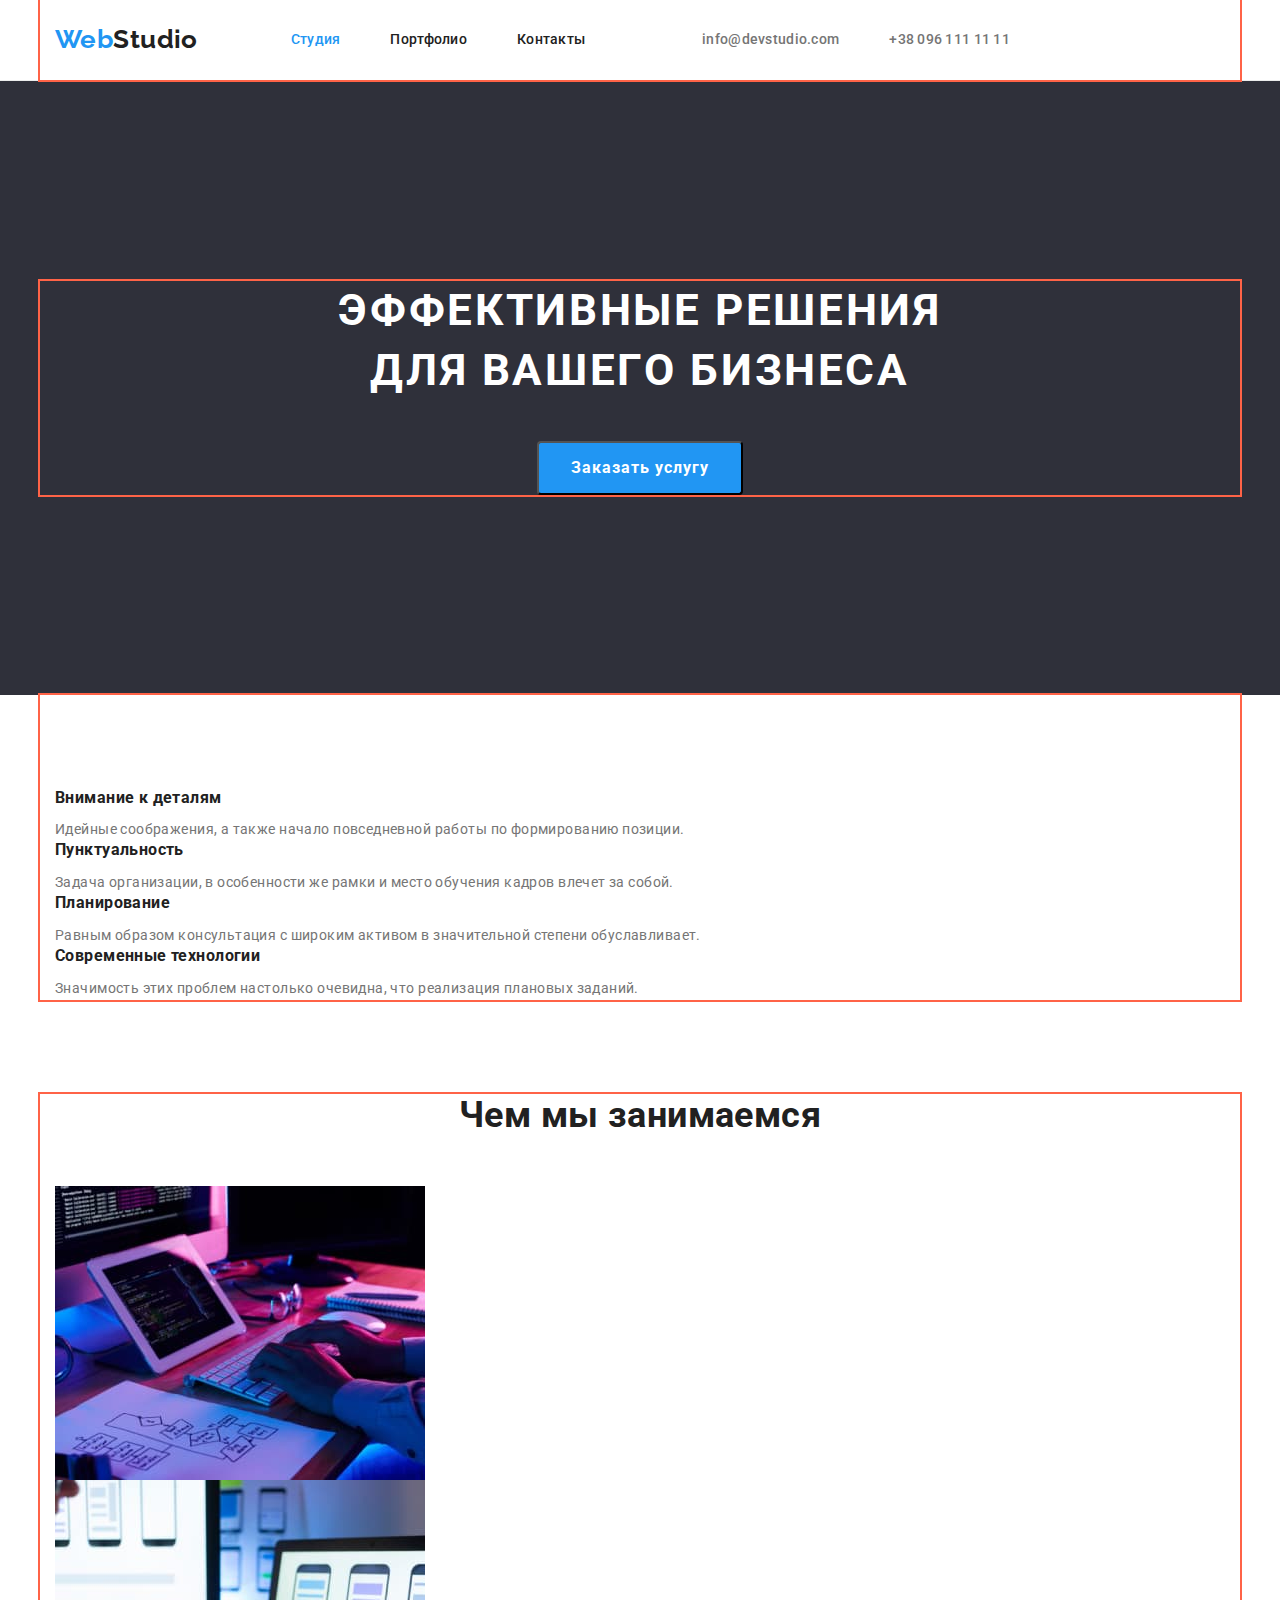
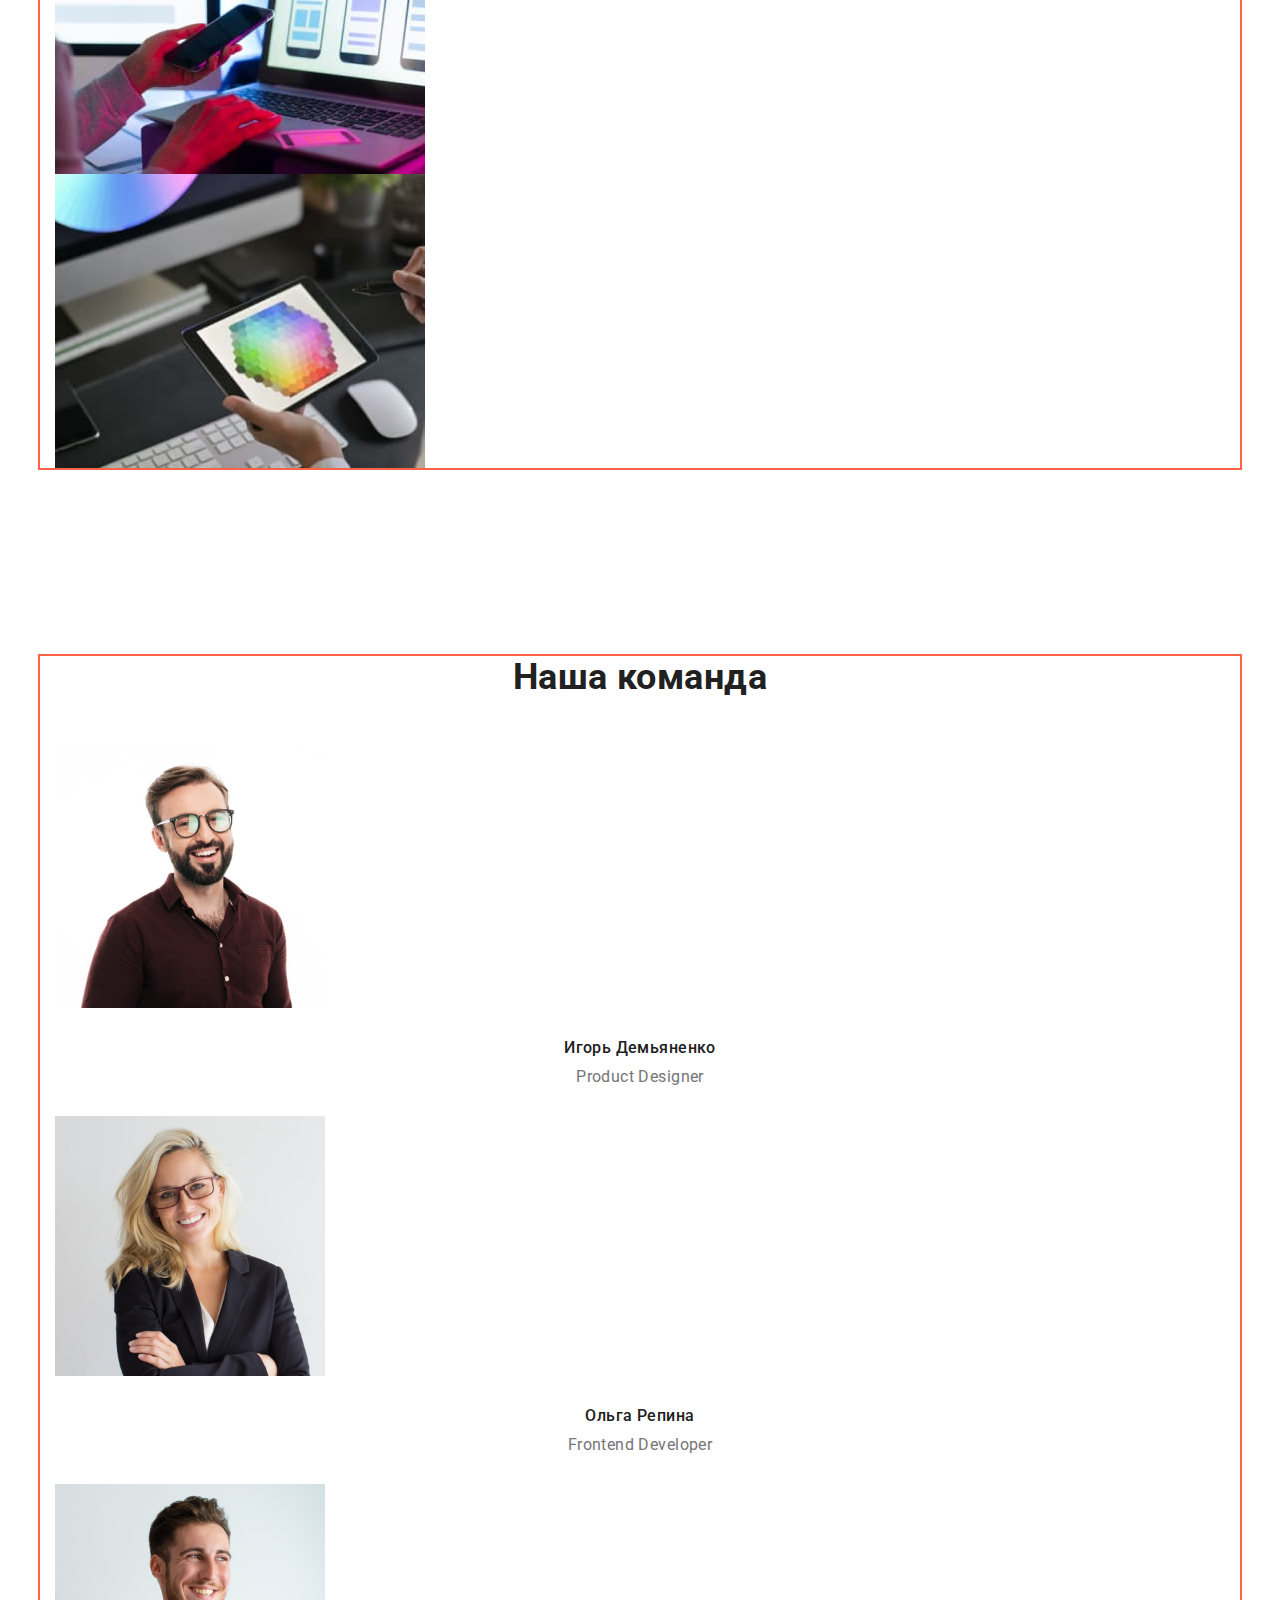
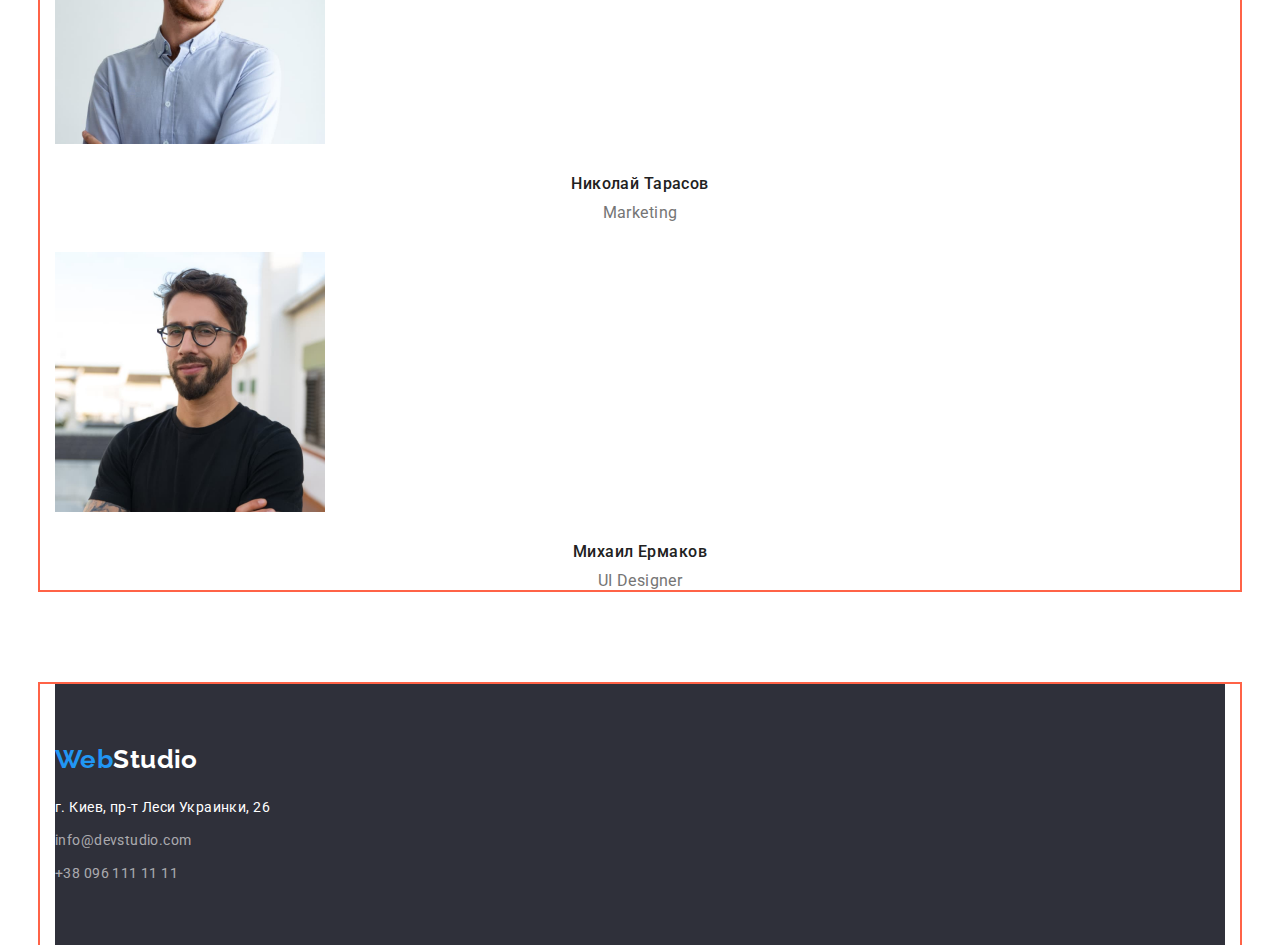
==== index.html @ 59feeb78 "flex" ====
<!DOCTYPE html>
<html lang="ru">
<head>
    <meta charset="UTF-8">
    <meta http-equiv="X-UA-Compatible" content="IE=edge">
    <meta name="viewport" content="width=device-width, initial-scale=1.0">
    <title>Document</title>
    <link rel="preconnect" href="https://fonts.googleapis.com">
    <link rel="preconnect" href="https://fonts.gstatic.com" crossorigin>
    <link href="https://fonts.googleapis.com/css2?family=Raleway:wght@700&family=Roboto:wght@400;500;700;900&display=swap"
        rel="stylesheet">
    <link rel="stylesheet" href="https://cdnjs.cloudflare.com/ajax/libs/modern-normalize/1.1.0/modern-normalize.css"
        integrity="sha512-Y0MM+V6ymRKN2zStTqzQ227DWhhp4Mzdo6gnlRnuaNCbc+YN/ZH0sBCLTM4M0oSy9c9VKiCvd4Jk44aCLrNS5Q=="
        crossorigin="anonymous" referrerpolicy="no-referrer" />
    <link rel="stylesheet" href="./css/styles.css">
</head>
<body>
    <header class="header">
        <div class="container header-container">
            <a class="header-logo" href=""><span class="logo-first">Web</span>Studio</a>
            <nav class="header-nav">
                <ul class="list header-list">
                    <li class="header-item"><a class="link header-link current" href="">Студия</a></li>
                    <li class="header-item"><a class="link header-link" href="./portfolio.html">Портфолио</a></li>
                    <li class="header-item"><a class="link header-link" href="">Контакты</a></li>
                </ul>
            </nav>
            <ul class="list contact-list">
                <li><a class="link header-mail" href="mailto:info@devstudio.com">info@devstudio.com</a></li>
                <li><a class="link header-tel" href="tel:+380961111111">+38 096 111 11 11</a></li>
            </ul>
        </div>
    </header>
    <main>
        <!--Hero-->
        <section class="hero">
            <div class="container">
                <h1 class="hero-title">Эффективные решения для вашего бизнеса</h1>
                <button class="hero-btn" type="button">Заказать услугу</button>
            </div>
        </section>
        <!--Наши методы-->
        <section class="methods">
            <div class="container">
                <h2 class="methods-pre-title visually-hidden">Наши методы</h2>
                <ul class="list methods-list"> 
                    <li class="methods-item">
                        <h3 class="methods-title">Внимание к деталям</h3>
                        <p class="methods-after-title">Идейные соображения, а также начало повседневной работы по формированию позиции.</p>
                    </li>
                    <li class="methods-item">
                        <h3 class="methods-title">Пунктуальность</h3>
                        <p class="methods-after-title">Задача организации, в особенности же рамки и место обучения кадров влечет за собой.</p>
                    </li>
                    <li class="methods-item">
                        <h3 class="methods-title">Планирование</h3>
                        <p class="methods-after-title">Равным образом консультация с широким активом в значительной степени обуславливает.</p>
                    </li>
                    <li class="methods-item">
                        <h3 class="methods-title">Современные технологии</h3>
                        <p class="methods-after-title">Значимость этих проблем настолько очевидна, что реализация плановых заданий.</p>
                    </li>
                </ul>
            </div>
        </section>
        <!--Чем мы занимаемся-->
        <section class="about">
            <div class="container"> 
                <h2 class="about-title">Чем мы занимаемся</h2>     
                <ul class="list about-list">
                    <li class="about-item">
                        <img src="./images/img-1.jpg" 
                        alt="печатает на компьютере"
                        width="370"
                        height="294">
                    </li>
                    <li class="about-item">
                        <img src="./images/img-2.jpg" 
                        alt="держит телефон"
                        width="370"
                        height="294">
                    </li>
                    <li class="about-item">
                        <img src="./images/img-3.jpg" 
                        alt="держит планшет"
                        width="370"
                        height="294">
                    </li>
                </ul>  
            </div>
        </section>
        <!--Наша команда-->
        <section class="team">
            <div class="container">
                <h2 class="team-pre-title">Наша команда</h2>
                <ul class="list team-list">
                    <li class="team-item">
                        <img src="./images/team-img-1.jpg" 
                            alt="Игорь Демьяненко"
                            width="270"
                            height="260">
                        <h3 class="team-title">Игорь Демьяненко</h3>
                        <p class="team-after-title" lang="en">Product Designer</p>
                    </li>
                    <li class="team-item">
                        <img src="./images/team-img-2.jpg" 
                            alt="Ольга Репина"
                            width="270"
                            height="260">
                        <h3 class="team-title">Ольга Репина</h3>
                        <p class="team-after-title" lang="en">Frontend Developer</p>
                    </li>
                    <li class="team-item">
                        <img src="./images/team-img-3.jpg" 
                            alt="Николай Тарасов"
                            width="270"
                            height="260">
                        <h3 class="team-title">Николай Тарасов</h3>
                        <p class="team-after-title" lang="en">Marketing</p>
                    </li>
                    <li class="team-item">
                        <img src="./images/team-img-4.jpg" 
                            alt="Михаил Ермаков"
                            width="270"
                            height="260">
                        <h3 class="team-title">Михаил Ермаков</h3>
                        <p class="team-after-title" lang="en">UI Designer</p>
                    </li>
                </ul>
            </div>  
        </section>
    </main>
    <footer>
        <div class="container">
            <div class="footer">
                <a class="footer-logo" href=""><span class="logo-first">Web</span>Studio</a>
                <address class="adress">
                    <ul class="list adress-list">
                        <li class="adress-item"><a class="link adress-first" href="https://goo.gl/maps/XBKridfbBL4Rad3X6" target=_blank rel="noopener noreferrer">г. Киев, пр-т Леси Украинки,
                            26</a></li>
                        <li class="adress-item"><a class="link adress-mail" href="mailto:info@devstudio.com">info@devstudio.com</a></li>
                        <li class="adress-item"><a class="link adress-tel" href="tel:+380961111111">+38 096 111 11 11</a></li>
                    </ul>
                </address>
            </div>
        </div>    
    </footer>
</body>
</html>
---- css/styles.css ----
:root {
  --header-text-color: #212121;
  --title-text-color: #757575;
  --second-title-text-color: #ffffff;
  --accent-color: #2196f3;
  --main-background-color: #e5e5e5;
  --second-background-color: #2f303a;
  --third-background-color: #f5f4fa;
}
body {
  font-family: "Roboto", "sans-serif";
  color: var(--header-text-color);
  background-color: var(--second-title-text-color);
  font-size: 14px;
  letter-spacing: 0.03em;
}
.visually-hidden {
  position: absolute;
  width: 1px;
  height: 1px;
  margin: -1px;
  border: 0;
  padding: 0;

  white-space: nowrap;
  clip-path: inset(100%);
  clip: rect(0 0 0 0);
  overflow: hidden;
}
p,
h1,
h2,
h3,
h4,
h5,
h6,
p,
ul {
  margin: 0;
  padding: 0;
}
button {
  cursor: pointer;
}
img {
  display: block;
}
.container {
  width: 1200px;
  margin: 0 auto;
  padding-left: 15px;
  padding-right: 15px;
  outline: 2px solid tomato;
}

/* ----------HEADER---------- */
.header-link:hover,
.header-link:focus {
  color: var(--accent-color);
}
.header-mail:hover,
.header-mail:focus {
  color: var(--accent-color);
}
.header-tel:hover,
.header-tel:focus {
  color: var(--accent-color);
}
.header {
  background-color: var(--second-title-text-color);
  border-bottom: 1px solid #ececec;
}
.header-container {
  display: flex;
  align-items: center;
}

.list {
  list-style: none;
}
.link {
  text-decoration: none;
}
.header-logo {
  font-family: "Raleway", "sans-serif";
  font-weight: 700;
  font-size: 26px;
  line-height: 1.19;
  color: var(--header-text-color);
  text-decoration: none;
  margin-right: 93px;
  margin-top: 24px;
  margin-bottom: 25px;
}
.logo-first {
  color: var(--accent-color);
}
.header-list {
  font-weight: 500;
  line-height: 1.14;
  vertical-align: top;
  letter-spacing: 0.02em;
  display: flex;
}
.header-item:not(:last-child) {
  margin-right: 50px;
}
.header-mail {
  margin-right: 50px;
}
.header-tel {
  margin-right: 215px;
}
.header-link {
  color: var(--header-text-color);
  font-weight: 500;
  font-size: 14px;
  line-height: 1.14;
  letter-spacing: 0.02em;
}
.current {
  color: var(--accent-color);
}
.contact-list {
  margin-left: auto;
  display: flex;
}
.header-mail,
.header-tel {
  font-weight: 500;
  line-height: 1.14;
  letter-spacing: 0.02em;
  color: var(--title-text-color);
}
/* ----------HERO---------- */
.hero {
  background-color: var(--second-background-color);
  padding-top: 200px;
  padding-bottom: 200px;
}
.hero-btn:hover,
.hero-btn:focus {
  background-color: #188ce8;
}
.hero-btn {
  display: block;
  cursor: pointer;
  font-weight: 700;
  font-size: 16px;
  line-height: 1.88;
  text-align: center;
  letter-spacing: 0.06em;
  color: var(--second-title-text-color);
  background-color: var(--accent-color);
  border-radius: 4px;
  padding: 10px 32px;
  margin-top: 40px;
  margin-left: auto;
  margin-right: auto;
}
.hero-title {
  font-size: 44px;
  line-height: 1.36;
  text-align: center;
  letter-spacing: 0.06em;
  text-transform: uppercase;
  color: var(--second-title-text-color);
  max-width: 696px;
  margin-left: auto;
  margin-right: auto;
}

/* ----------METHODS---------- */
.methods-list {
  padding-top: 94px;
}
.methods-title {
  font-weight: 700;
  line-height: 1.14;
  text-align: left;
  vertical-align: top;
  margin-bottom: 10px;
}
.methods-after-title {
  font-weight: 400;
  font-size: 14px;
  line-height: 1.72;
  text-align: left;
  color: var(--title-text-color);
}
/* ----------ABOUT---------- */
.about {
  padding-top: 94px;
  padding-bottom: 94px;
}
.about-title {
  font-weight: 700;
  font-size: 36px;
  line-height: 1.17;
  text-align: center;
  margin-bottom: 50px;
}
.team {
  padding-top: 94px;
}
.team-pre-title {
  font-weight: 700;
  font-size: 36px;
  line-height: 1.17;
  text-align: center;
  margin-bottom: 50px;
}
.team-title {
  font-weight: 500;
  font-size: 16px;
  line-height: 1.19;
  text-align: center;
  margin-top: 30px;
  margin-bottom: 10px;
}
.team-after-title {
  font-weight: 400;
  font-size: 16px;
  line-height: 1.19;
  text-align: center;
  color: var(--title-text-color);
  margin-bottom: 30px;
}
/* ----------FOOTER---------- */
.footer-logo {
  font-family: raleway;
  font-weight: 700;
  font-size: 26px;
  line-height: 1.19;
  text-align: center;
  color: var(--second-title-text-color);
  text-decoration: none;
  display: inline-block;
  margin-bottom: 20px;
}
.footer {
  background-color: var(--second-background-color);
  margin-top: 94px;
  padding-top: 60px;
  padding-bottom: 60px;
}
.adress-first {
  font-style: normal;
  font-size: 14px;
  line-height: 1.72;
  text-align: center;
  color: var(--second-title-text-color);
  display: inline-block;
  margin-bottom: 9px;
}

.adress-mail {
  font-style: normal;
  font-size: 14px;
  line-height: 1.72;
  text-align: left;
  color: rgba(255, 255, 255, 0.6);
  display: inline-block;
  margin-bottom: 9px;
}
.adress-mail:hover {
  color: rgba(255, 255, 255, 1);
}
.adress-tel {
  font-style: normal;
  font-size: 14px;
  line-height: 1.72;
  text-align: left;
  color: rgba(255, 255, 255, 0.6);
}
.adress-tel:hover {
  color: rgba(255, 255, 255, 1);
}

/* PORTFOLIO */
/* ----------FILTER---------- */
.filter-btn:hover,
.filter-btn:focus {
  color: var(--second-title-text-color);
  background-color: var(--accent-color);
}

.filter-btn {
  cursor: pointer;
}
.filter-btn {
  font-weight: 500;
  font-size: 16px;
  line-height: 1.63;
  text-align: center;
  color: var(--header-text-color);
  letter-spacing: 0.03em;
}
.filter-btn-first {
  background-color: var(--accent-color);
  color: var(--second-title-text-color);
}
.projects-title {
  font-weight: 700;
  font-size: 18px;
  line-height: 2;
  text-align: left;
  letter-spacing: 0.06em;
  color: var(--header-text-color);
}
.projects-after-title {
  font-weight: 400;
  font-size: 16px;
  line-height: 1.88;
  text-align: left;
  color: var(--title-text-color);
}
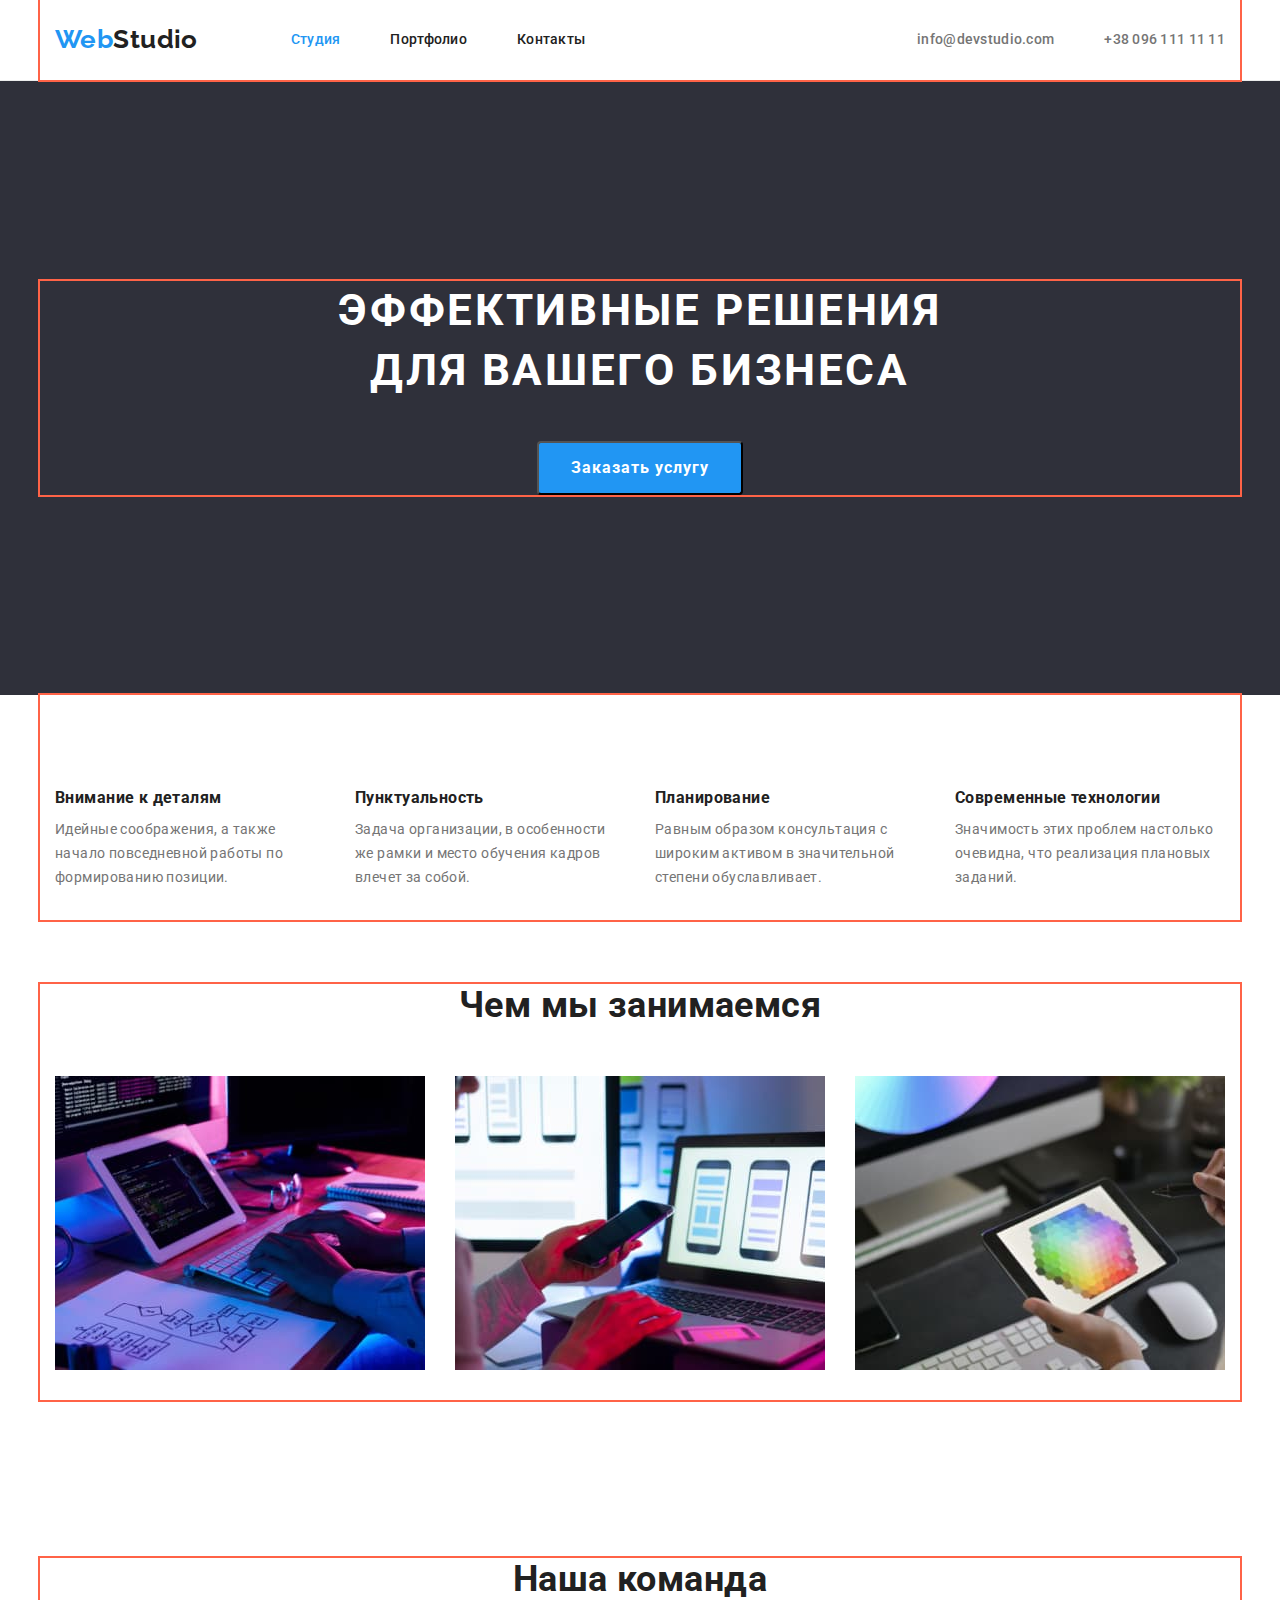
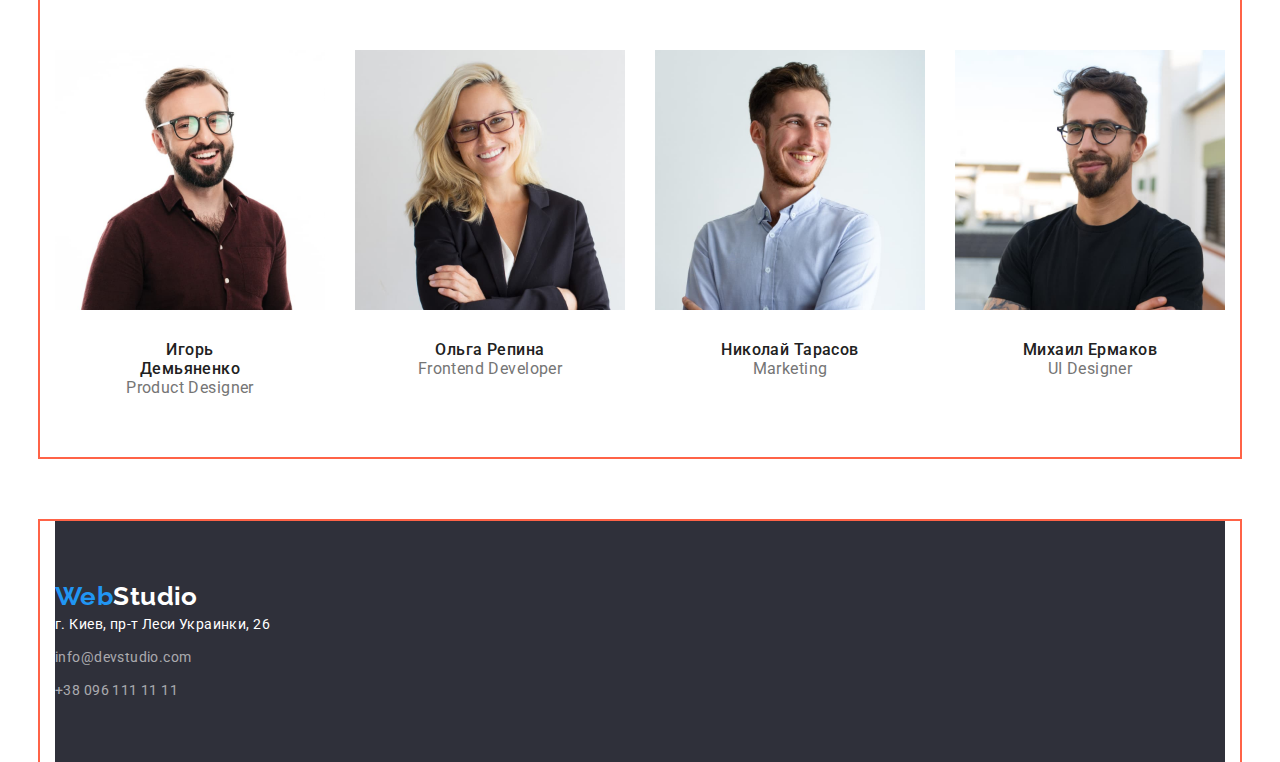
==== commit 35d51a27: "index complete" ====
--- a/index.html
+++ b/index.html
@@ -99,32 +99,40 @@
                             alt="Игорь Демьяненко"
                             width="270"
                             height="260">
-                        <h3 class="team-title">Игорь Демьяненко</h3>
-                        <p class="team-after-title" lang="en">Product Designer</p>
+                        <div class="team-title-conainer">   
+                            <h3 class="team-title">Игорь Демьяненко</h3>
+                            <p class="team-after-title" lang="en">Product Designer</p>
+                        </div>
                     </li>
                     <li class="team-item">
                         <img src="./images/team-img-2.jpg" 
                             alt="Ольга Репина"
                             width="270"
                             height="260">
-                        <h3 class="team-title">Ольга Репина</h3>
-                        <p class="team-after-title" lang="en">Frontend Developer</p>
+                        <div class="team-title-conainer">
+                            <h3 class="team-title">Ольга Репина</h3>
+                            <p class="team-after-title" lang="en">Frontend Developer</p>
+                        </div>
                     </li>
                     <li class="team-item">
                         <img src="./images/team-img-3.jpg" 
                             alt="Николай Тарасов"
                             width="270"
                             height="260">
-                        <h3 class="team-title">Николай Тарасов</h3>
-                        <p class="team-after-title" lang="en">Marketing</p>
+                        <div class="team-title-conainer">
+                            <h3 class="team-title">Николай Тарасов</h3>
+                            <p class="team-after-title" lang="en">Marketing</p>
+                        </div>
                     </li>
                     <li class="team-item">
                         <img src="./images/team-img-4.jpg" 
                             alt="Михаил Ермаков"
                             width="270"
                             height="260">
-                        <h3 class="team-title">Михаил Ермаков</h3>
-                        <p class="team-after-title" lang="en">UI Designer</p>
+                        <div class="team-title-conainer">
+                            <h3 class="team-title">Михаил Ермаков</h3>
+                            <p class="team-after-title" lang="en">UI Designer</p>
+                        </div>
                     </li>
                 </ul>
             </div>  
--- a/css/styles.css
+++ b/css/styles.css
@@ -108,15 +108,13 @@
 .header-mail {
   margin-right: 50px;
 }
-.header-tel {
-  margin-right: 215px;
-}
 .header-link {
   color: var(--header-text-color);
   font-weight: 500;
   font-size: 14px;
   line-height: 1.14;
   letter-spacing: 0.02em;
+  padding-top: 32px;
 }
 .current {
   color: var(--accent-color);
@@ -153,6 +151,8 @@
   color: var(--second-title-text-color);
   background-color: var(--accent-color);
   border-radius: 4px;
+  min-width: 200px;
+  min-height: 50px;
   padding: 10px 32px;
   margin-top: 40px;
   margin-left: auto;
@@ -173,6 +173,15 @@
 /* ----------METHODS---------- */
 .methods-list {
   padding-top: 94px;
+  display: flex;
+  flex-wrap: wrap;
+  margin-left: -30px;
+  margin-bottom: -30px;
+}
+.methods-item {
+  flex-basis: calc(100% / 4 - 30px);
+  margin-left: 30px;
+  margin-bottom: 30px;
 }
 .methods-title {
   font-weight: 700;
@@ -200,6 +209,19 @@
   text-align: center;
   margin-bottom: 50px;
 }
+.about-list {
+  display: flex;
+  flex-wrap: wrap;
+  margin-left: -30px;
+  margin-bottom: -30px;
+}
+.about-item {
+  flex-basis: calc(100% / 3 - 30px);
+  margin-left: 30px;
+  margin-bottom: 30px;
+}
+
+/* ----------Наша команда---------- */
 .team {
   padding-top: 94px;
 }
@@ -208,15 +230,13 @@
   font-size: 36px;
   line-height: 1.17;
   text-align: center;
-  margin-bottom: 50px;
+  padding-bottom: 50px;
 }
 .team-title {
   font-weight: 500;
   font-size: 16px;
   line-height: 1.19;
   text-align: center;
-  margin-top: 30px;
-  margin-bottom: 10px;
 }
 .team-after-title {
   font-weight: 400;
@@ -224,8 +244,22 @@
   line-height: 1.19;
   text-align: center;
   color: var(--title-text-color);
+}
+.team-list {
+  display: flex;
+  flex-wrap: wrap;
+  margin-left: -30px;
+  margin-bottom: -30px;
+}
+.team-item {
+  flex-basis: calc(100% / 4 - 30px);
+  margin-left: 30px;
   margin-bottom: 30px;
 }
+.team-title-conainer {
+  padding: 30px 60px;
+}
+
 /* ----------FOOTER---------- */
 .footer-logo {
   font-family: raleway;
@@ -235,7 +269,6 @@
   text-align: center;
   color: var(--second-title-text-color);
   text-decoration: none;
-  display: inline-block;
   margin-bottom: 20px;
 }
 .footer {
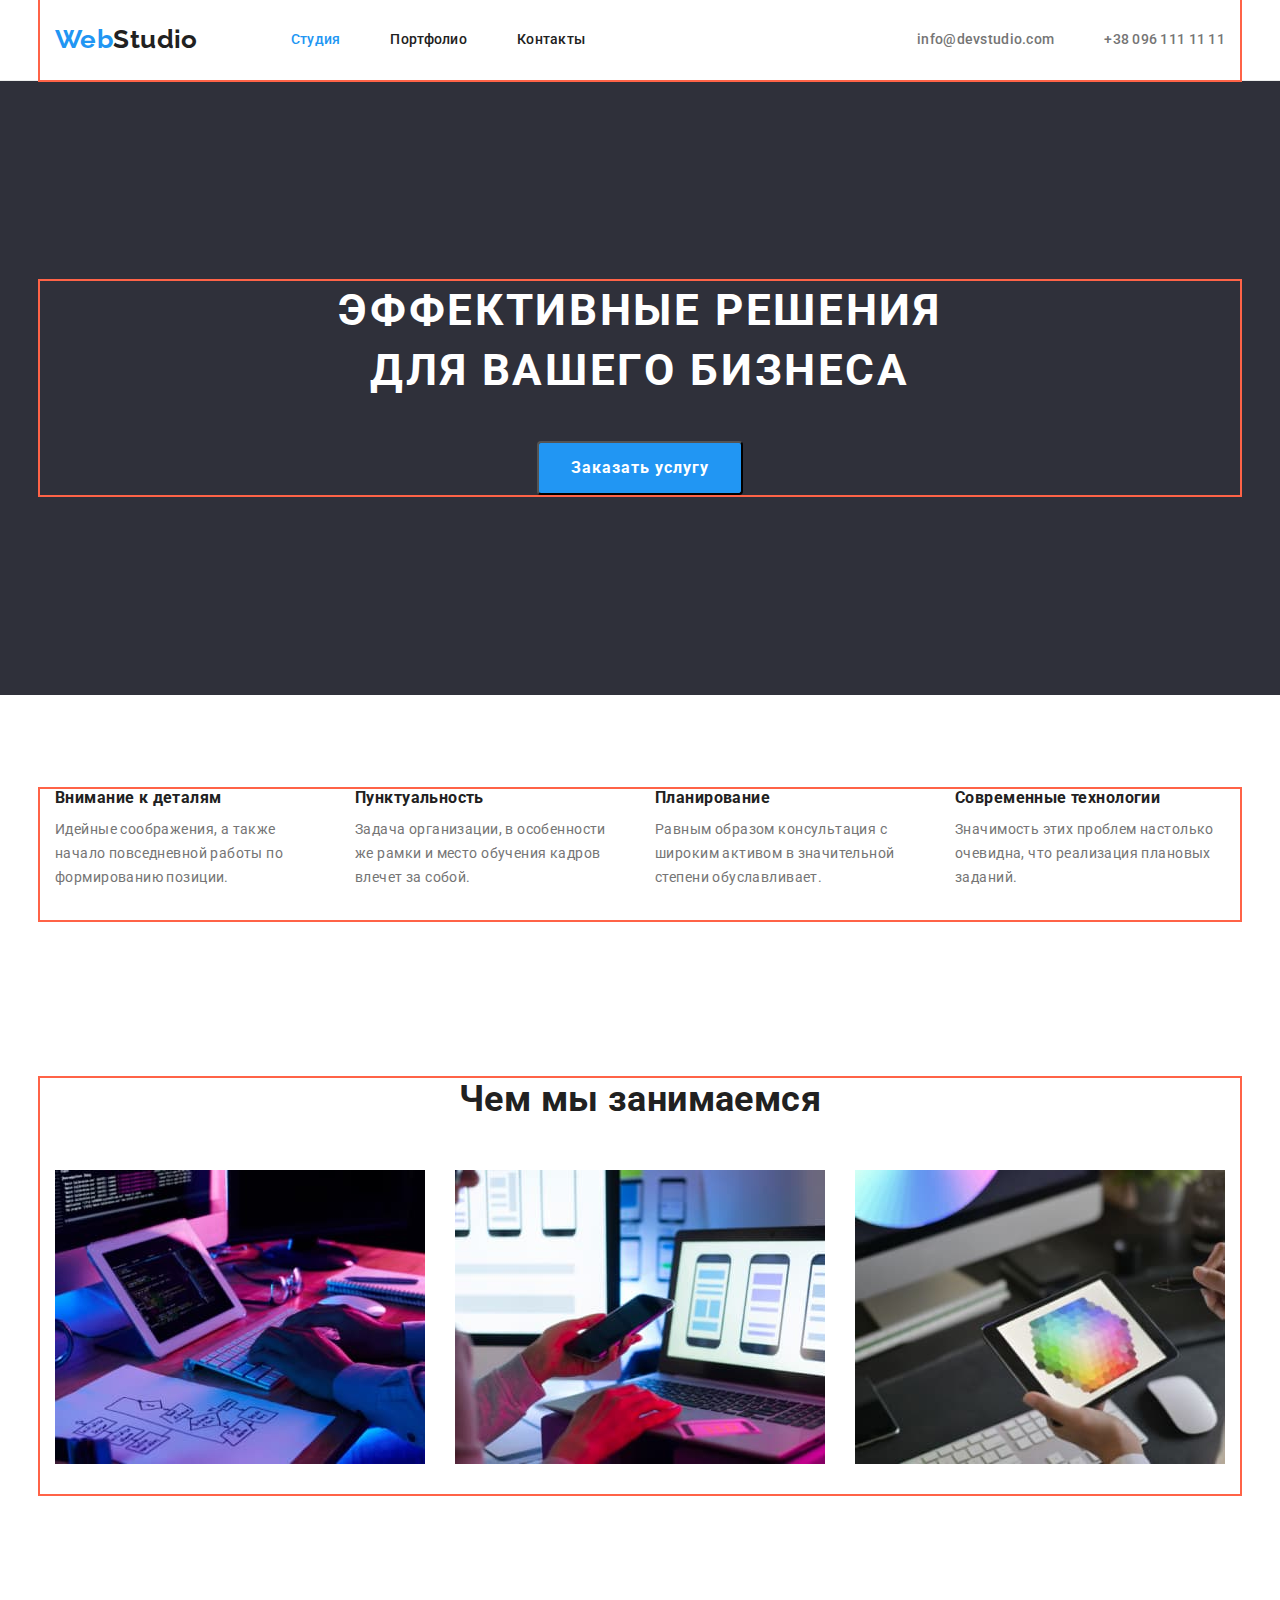
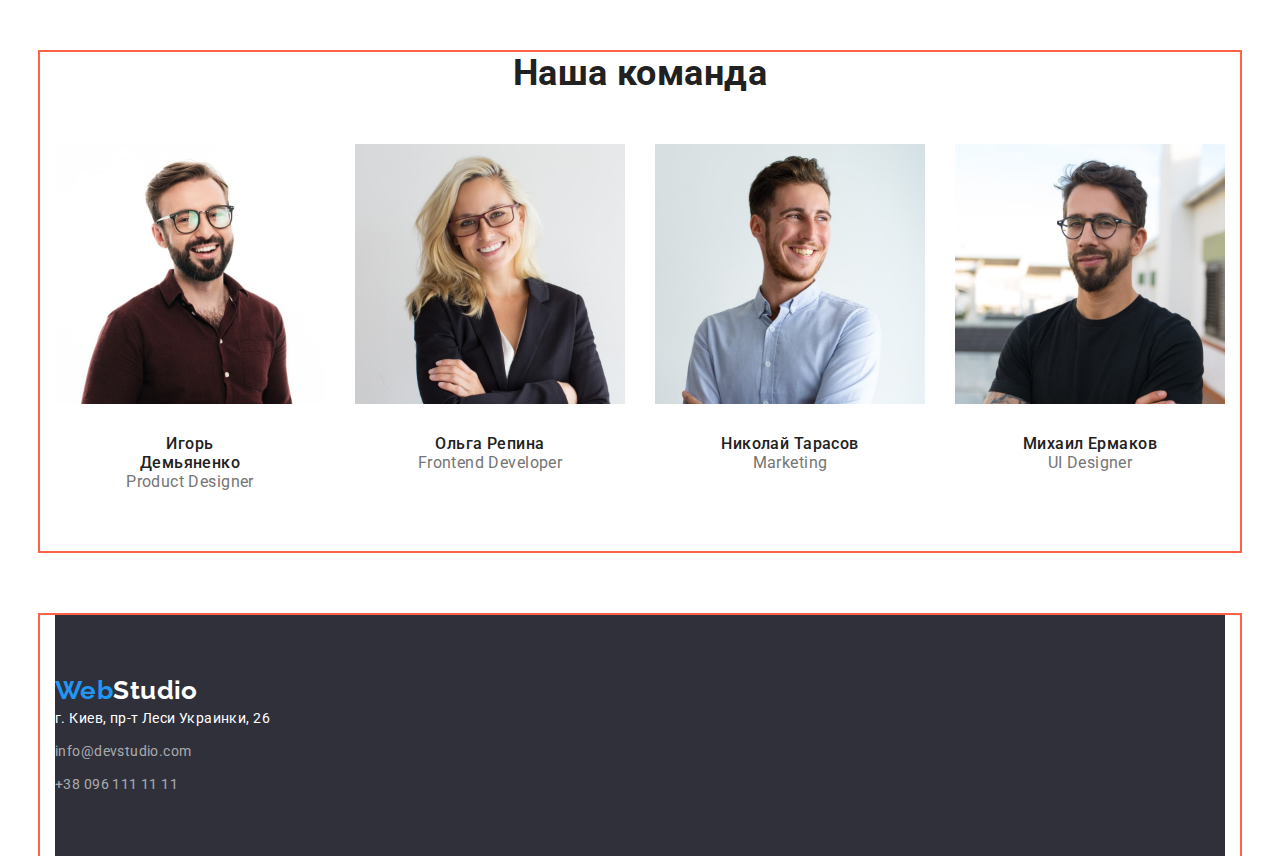
==== commit fdf38b48: "flex 1" ====
--- a/index.html
+++ b/index.html
@@ -33,14 +33,14 @@
     </header>
     <main>
         <!--Hero-->
-        <section class="hero">
+        <section class="section hero">
             <div class="container">
                 <h1 class="hero-title">Эффективные решения для вашего бизнеса</h1>
                 <button class="hero-btn" type="button">Заказать услугу</button>
             </div>
         </section>
         <!--Наши методы-->
-        <section class="methods">
+        <section class="section methods">
             <div class="container">
                 <h2 class="methods-pre-title visually-hidden">Наши методы</h2>
                 <ul class="list methods-list"> 
@@ -64,7 +64,7 @@
             </div>
         </section>
         <!--Чем мы занимаемся-->
-        <section class="about">
+        <section class="section about">
             <div class="container"> 
                 <h2 class="about-title">Чем мы занимаемся</h2>     
                 <ul class="list about-list">
@@ -90,7 +90,7 @@
             </div>
         </section>
         <!--Наша команда-->
-        <section class="team">
+        <section class="section team">
             <div class="container">
                 <h2 class="team-pre-title">Наша команда</h2>
                 <ul class="list team-list">
--- a/css/styles.css
+++ b/css/styles.css
@@ -52,6 +52,10 @@
   padding-right: 15px;
   outline: 2px solid tomato;
 }
+.section {
+  padding-top: 94px;
+  padding-bottom: 94px;
+}
 
 /* ----------HEADER---------- */
 .header-link:hover,
@@ -172,7 +176,6 @@
 
 /* ----------METHODS---------- */
 .methods-list {
-  padding-top: 94px;
   display: flex;
   flex-wrap: wrap;
   margin-left: -30px;
@@ -198,10 +201,6 @@
   color: var(--title-text-color);
 }
 /* ----------ABOUT---------- */
-.about {
-  padding-top: 94px;
-  padding-bottom: 94px;
-}
 .about-title {
   font-weight: 700;
   font-size: 36px;
@@ -222,9 +221,6 @@
 }
 
 /* ----------Наша команда---------- */
-.team {
-  padding-top: 94px;
-}
 .team-pre-title {
   font-weight: 700;
   font-size: 36px;
@@ -273,7 +269,6 @@
 }
 .footer {
   background-color: var(--second-background-color);
-  margin-top: 94px;
   padding-top: 60px;
   padding-bottom: 60px;
 }
@@ -317,9 +312,16 @@
   color: var(--second-title-text-color);
   background-color: var(--accent-color);
 }
-
+.filter {
+  display: flex;
+  flex-wrap: wrap;
+}
+.filter-list {
+}
 .filter-btn {
   cursor: pointer;
+  border-radius: 4px;
+  margin-bottom: 50px;
 }
 .filter-btn {
   font-weight: 500;
@@ -333,6 +335,19 @@
   background-color: var(--accent-color);
   color: var(--second-title-text-color);
 }
+.projects {
+  display: flex;
+  flex-wrap: wrap;
+  margin-left: -30px;
+  margin-bottom: -30px;
+}
+
+.projecrs-item {
+  flex-basis: calc(100% / 3 - 30px);
+  margin-left: 30px;
+  margin-bottom: 30px;
+  border-bottom: 1px solid #eeeeee;
+}
 .projects-title {
   font-weight: 700;
   font-size: 18px;
@@ -348,3 +363,6 @@
   text-align: left;
   color: var(--title-text-color);
 }
+.projecrs-item-container {
+  padding: 20px 24px;
+}
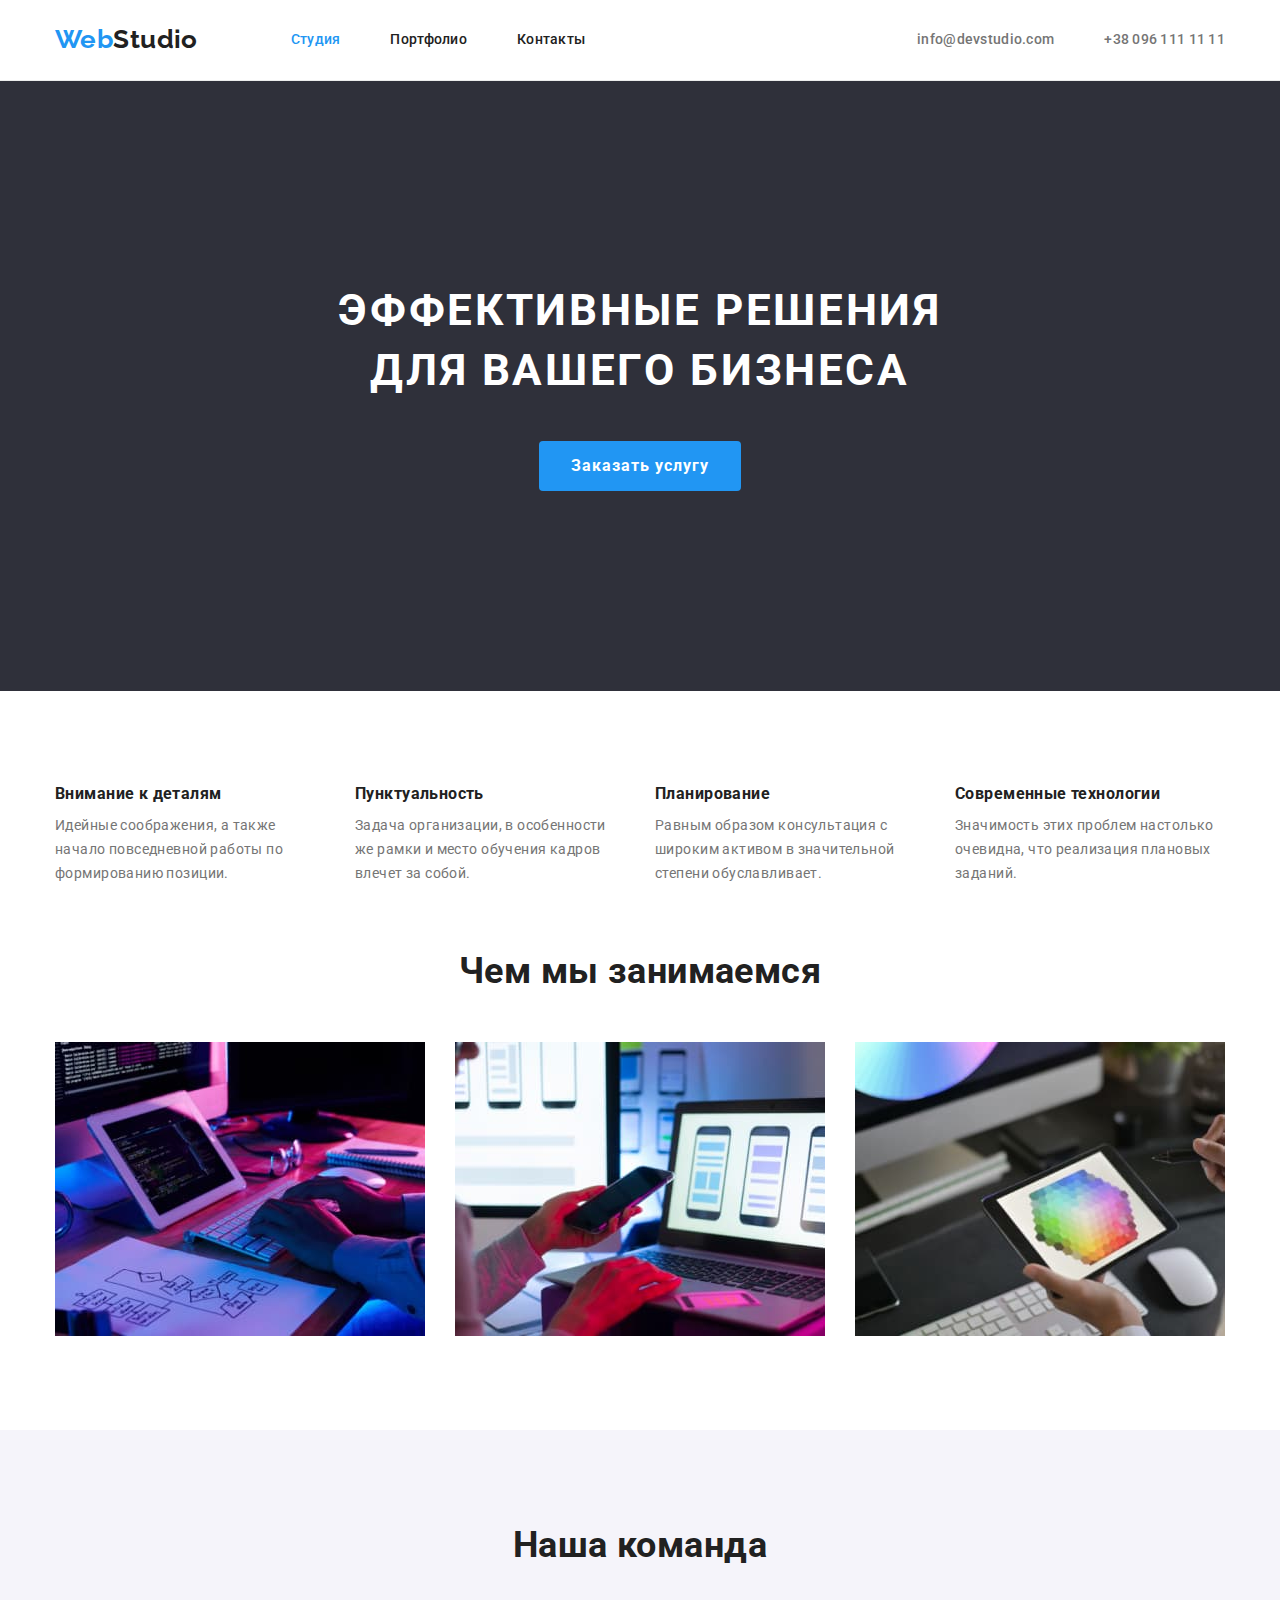
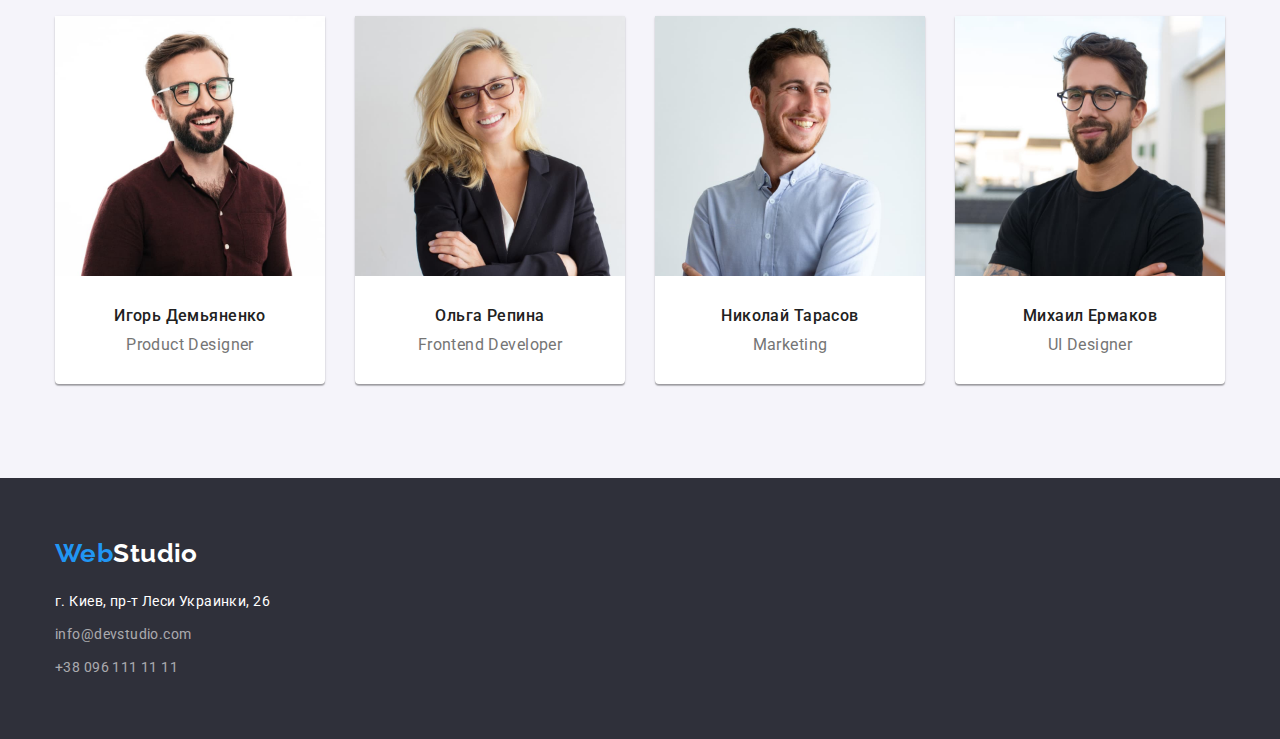
==== commit 86bf8162: "corrected" ====
--- a/index.html
+++ b/index.html
@@ -140,17 +140,15 @@
     </main>
     <footer>
         <div class="container">
-            <div class="footer">
-                <a class="footer-logo" href=""><span class="logo-first">Web</span>Studio</a>
-                <address class="adress">
-                    <ul class="list adress-list">
-                        <li class="adress-item"><a class="link adress-first" href="https://goo.gl/maps/XBKridfbBL4Rad3X6" target=_blank rel="noopener noreferrer">г. Киев, пр-т Леси Украинки,
-                            26</a></li>
-                        <li class="adress-item"><a class="link adress-mail" href="mailto:info@devstudio.com">info@devstudio.com</a></li>
-                        <li class="adress-item"><a class="link adress-tel" href="tel:+380961111111">+38 096 111 11 11</a></li>
-                    </ul>
-                </address>
-            </div>
+            <a class="footer-logo" href=""><span class="logo-first">Web</span>Studio</a>
+            <address class="adress">
+                <ul class="list adress-list">
+                    <li class="adress-item"><a class="link adress-first" href="https://goo.gl/maps/XBKridfbBL4Rad3X6" target=_blank rel="noopener noreferrer">г. Киев, пр-т Леси Украинки,
+                        26</a></li>
+                    <li class="adress-item"><a class="link adress-mail" href="mailto:info@devstudio.com">info@devstudio.com</a></li>
+                    <li class="adress-item"><a class="link adress-tel" href="tel:+380961111111">+38 096 111 11 11</a></li>
+                </ul>
+            </address>
         </div>    
     </footer>
 </body>
--- a/css/styles.css
+++ b/css/styles.css
@@ -50,7 +50,7 @@
   margin: 0 auto;
   padding-left: 15px;
   padding-right: 15px;
-  outline: 2px solid tomato;
+  /* outline: 2px solid tomato; */
 }
 .section {
   padding-top: 94px;
@@ -155,6 +155,7 @@
   color: var(--second-title-text-color);
   background-color: var(--accent-color);
   border-radius: 4px;
+  border: none;
   min-width: 200px;
   min-height: 50px;
   padding: 10px 32px;
@@ -184,7 +185,6 @@
 .methods-item {
   flex-basis: calc(100% / 4 - 30px);
   margin-left: 30px;
-  margin-bottom: 30px;
 }
 .methods-title {
   font-weight: 700;
@@ -201,6 +201,9 @@
   color: var(--title-text-color);
 }
 /* ----------ABOUT---------- */
+.about {
+  padding-top: 0px;
+}
 .about-title {
   font-weight: 700;
   font-size: 36px;
@@ -212,15 +215,16 @@
   display: flex;
   flex-wrap: wrap;
   margin-left: -30px;
-  margin-bottom: -30px;
 }
 .about-item {
   flex-basis: calc(100% / 3 - 30px);
   margin-left: 30px;
-  margin-bottom: 30px;
 }
 
 /* ----------Наша команда---------- */
+.team {
+  background: var(--third-background-color);
+}
 .team-pre-title {
   font-weight: 700;
   font-size: 36px;
@@ -233,6 +237,7 @@
   font-size: 16px;
   line-height: 1.19;
   text-align: center;
+  padding-bottom: 10px;
 }
 .team-after-title {
   font-weight: 400;
@@ -245,32 +250,36 @@
   display: flex;
   flex-wrap: wrap;
   margin-left: -30px;
-  margin-bottom: -30px;
 }
 .team-item {
   flex-basis: calc(100% / 4 - 30px);
   margin-left: 30px;
+  background: var(--second-title-text-color);
+  box-shadow: 0px 1px 3px rgba(0, 0, 0, 0.12), 0px 1px 1px rgba(0, 0, 0, 0.14),
+    0px 2px 1px rgba(0, 0, 0, 0.2);
+  border-radius: 0px 0px 4px 4px;
+}
+.team-title-conainer {
+  margin-top: 30px;
   margin-bottom: 30px;
 }
-.team-title-conainer {
-  padding: 30px 60px;
-}
 
 /* ----------FOOTER---------- */
-.footer-logo {
-  font-family: raleway;
-  font-weight: 700;
-  font-size: 26px;
-  line-height: 1.19;
-  text-align: center;
-  color: var(--second-title-text-color);
-  text-decoration: none;
-  margin-bottom: 20px;
-}
-.footer {
+footer {
   background-color: var(--second-background-color);
   padding-top: 60px;
   padding-bottom: 60px;
+}
+.footer-logo {
+  display: inline-block;
+  font-family: raleway;
+  font-weight: 700;
+  font-size: 26px;
+  line-height: 1.19;
+  text-align: center;
+  color: var(--second-title-text-color);
+  text-decoration: none;
+  margin-bottom: 20px;
 }
 .adress-first {
   font-style: normal;
@@ -315,13 +324,15 @@
 .filter {
   display: flex;
   flex-wrap: wrap;
+  justify-content: center;
+  margin-bottom: 50px;
 }
 .filter-list {
+  margin-right: 8px;
 }
 .filter-btn {
   cursor: pointer;
   border-radius: 4px;
-  margin-bottom: 50px;
 }
 .filter-btn {
   font-weight: 500;
@@ -330,6 +341,8 @@
   text-align: center;
   color: var(--header-text-color);
   letter-spacing: 0.03em;
+  border: none;
+  padding: 6px 22px;
 }
 .filter-btn-first {
   background-color: var(--accent-color);
@@ -346,7 +359,6 @@
   flex-basis: calc(100% / 3 - 30px);
   margin-left: 30px;
   margin-bottom: 30px;
-  border-bottom: 1px solid #eeeeee;
 }
 .projects-title {
   font-weight: 700;
@@ -355,6 +367,7 @@
   text-align: left;
   letter-spacing: 0.06em;
   color: var(--header-text-color);
+  margin-bottom: 4px;
 }
 .projects-after-title {
   font-weight: 400;
@@ -365,4 +378,6 @@
 }
 .projecrs-item-container {
   padding: 20px 24px;
-}
+  border: 1px solid #eeeeee;
+  border-top: none;
+}
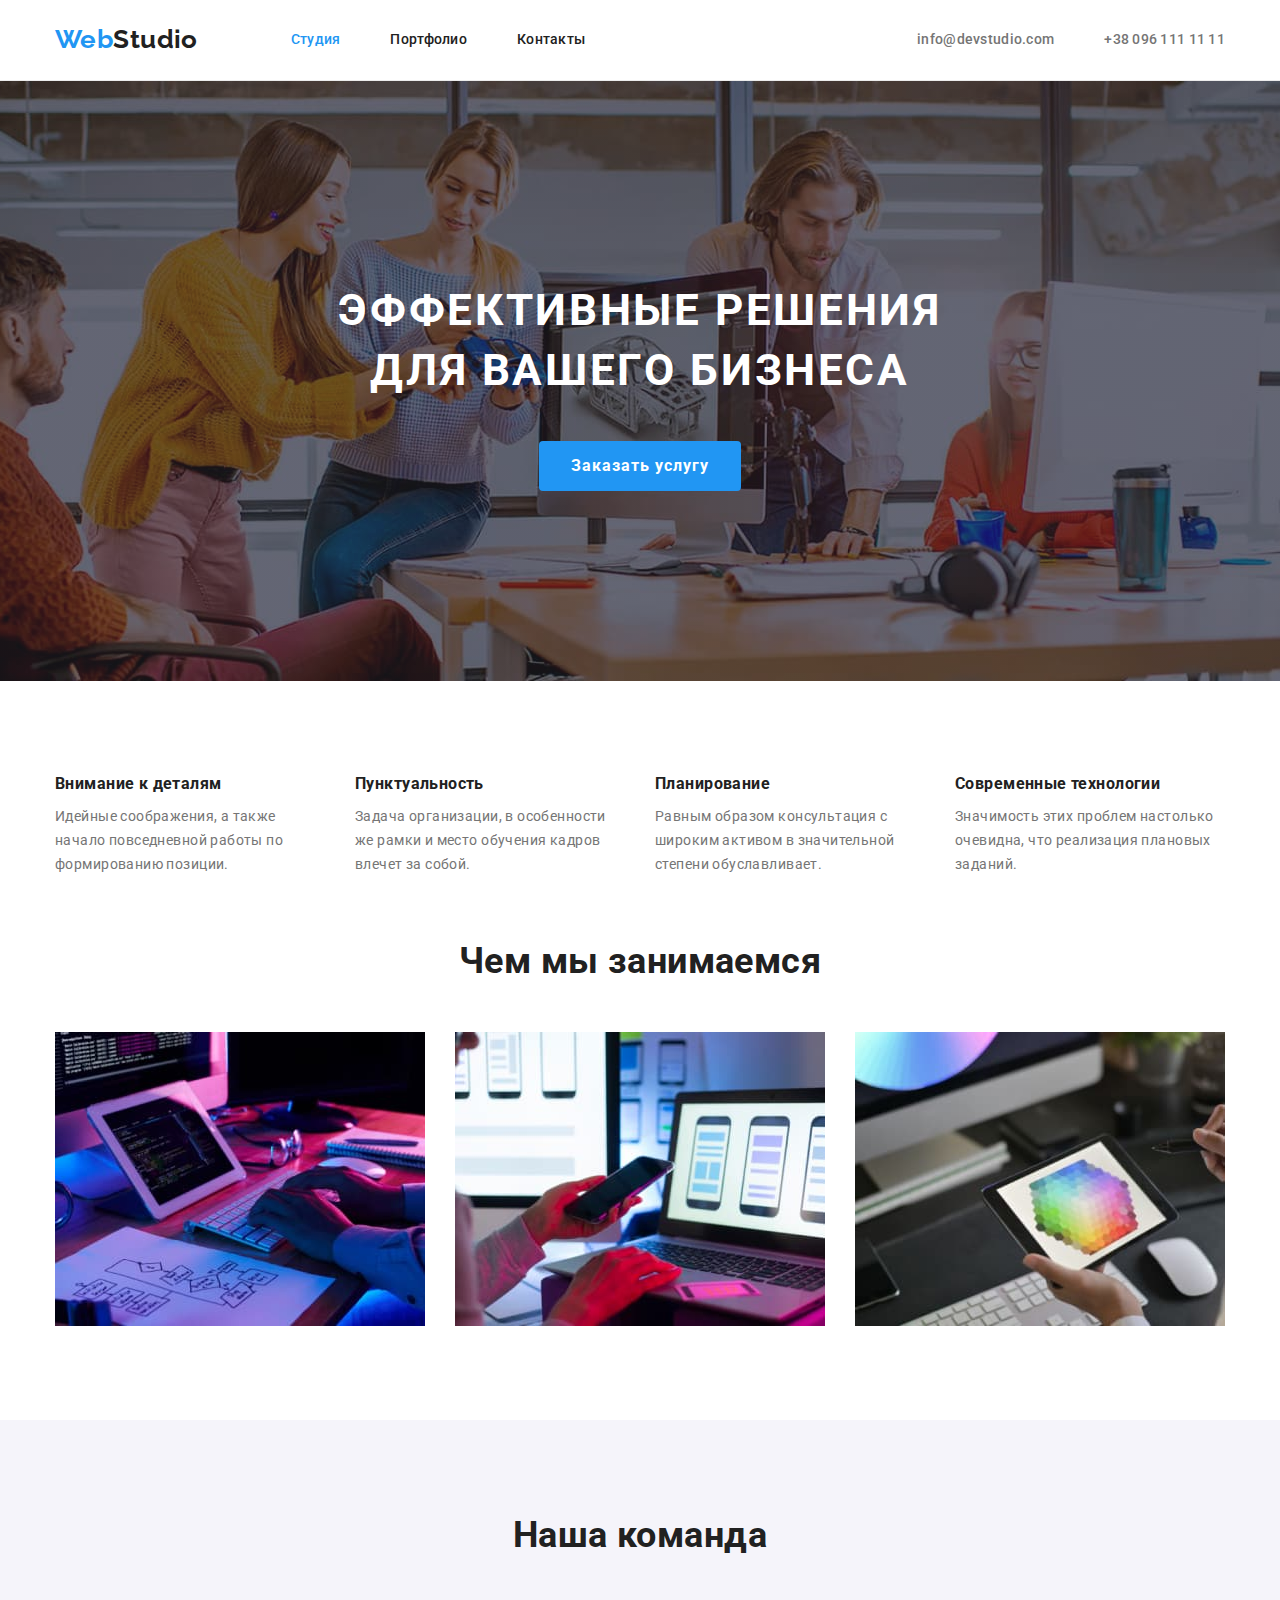
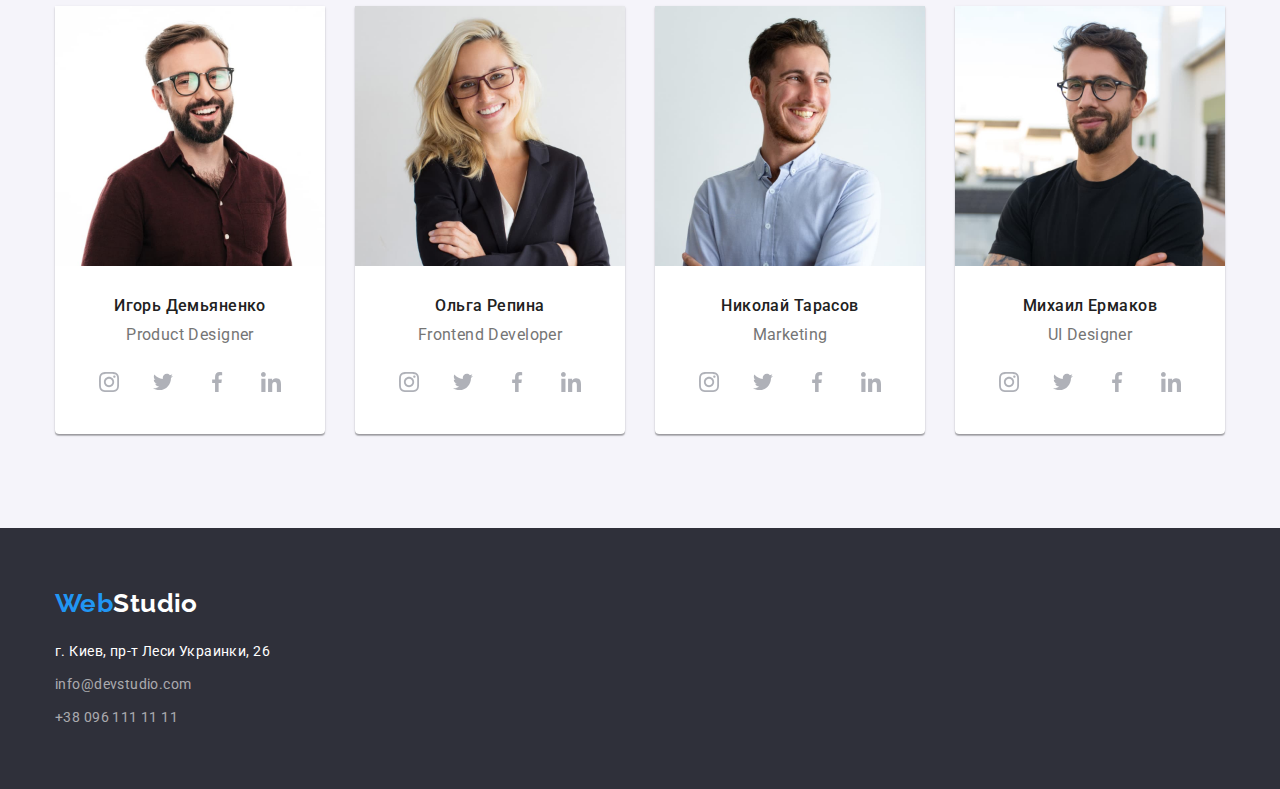
==== commit fc39298b: "social link" ====
--- a/index.html
+++ b/index.html
@@ -33,7 +33,7 @@
     </header>
     <main>
         <!--Hero-->
-        <section class="section hero">
+        <section class="section hero overlay">
             <div class="container">
                 <h1 class="hero-title">Эффективные решения для вашего бизнеса</h1>
                 <button class="hero-btn" type="button">Заказать услугу</button>
@@ -102,6 +102,41 @@
                         <div class="team-title-conainer">   
                             <h3 class="team-title">Игорь Демьяненко</h3>
                             <p class="team-after-title" lang="en">Product Designer</p>
+                            <ul class="team-social-list">
+                                <li class="list team-social-item">
+                                    <a href="" class="team-social-link">
+                                        <svg class="team-social-icon" width="20" height="20">
+                                            <use 
+                                                href="./images/icons.svg#icon-instagram">
+                                            </use>
+                                        </svg>
+                                    </a>
+                                </li>
+                                <li class="list team-social-item">
+                                    <a href="" class="team-social-link">
+                                        <svg class="team-social-icon" width="20" height="20">
+                                            <use href="./images/icons.svg#icon-twitter">
+                                            </use>
+                                        </svg>
+                                    </a>
+                                </li>
+                                <li class="list team-social-item">
+                                    <a href="" class="team-social-link">
+                                        <svg class="team-social-icon" width="20" height="20">
+                                            <use href="./images/icons.svg#icon-facebook">
+                                            </use>
+                                        </svg>
+                                    </a>
+                                </li>
+                                <li class="list team-social-item">
+                                    <a href="" class="team-social-link">
+                                        <svg class="team-social-icon" width="20" height="20">
+                                            <use href="./images/icons.svg#icon-linkedin">
+                                            </use>
+                                        </svg>
+                                    </a>
+                                </li>
+                            </ul>
                         </div>
                     </li>
                     <li class="team-item">
@@ -112,6 +147,40 @@
                         <div class="team-title-conainer">
                             <h3 class="team-title">Ольга Репина</h3>
                             <p class="team-after-title" lang="en">Frontend Developer</p>
+                            <ul class="team-social-list">
+                                <li class="list team-social-item">
+                                    <a href="" class="team-social-link">
+                                        <svg class="team-social-icon" width="20" height="20">
+                                            <use href="./images/icons.svg#icon-instagram">
+                                            </use>
+                                        </svg>
+                                    </a>
+                                </li>
+                                <li class="list team-social-item">
+                                    <a href="" class="team-social-link">
+                                        <svg class="team-social-icon" width="20" height="20">
+                                            <use href="./images/icons.svg#icon-twitter">
+                                            </use>
+                                        </svg>
+                                    </a>
+                                </li>
+                                <li class="list team-social-item">
+                                    <a href="" class="team-social-link">
+                                        <svg class="team-social-icon" width="20" height="20">
+                                            <use href="./images/icons.svg#icon-facebook">
+                                            </use>
+                                        </svg>
+                                    </a>
+                                </li>
+                                <li class="list team-social-item">
+                                    <a href="" class="team-social-link">
+                                        <svg class="team-social-icon" width="20" height="20">
+                                            <use href="./images/icons.svg#icon-linkedin">
+                                            </use>
+                                        </svg>
+                                    </a>
+                                </li>
+                            </ul>
                         </div>
                     </li>
                     <li class="team-item">
@@ -122,6 +191,40 @@
                         <div class="team-title-conainer">
                             <h3 class="team-title">Николай Тарасов</h3>
                             <p class="team-after-title" lang="en">Marketing</p>
+                            <ul class="team-social-list">
+                                <li class="list team-social-item">
+                                    <a href="" class="team-social-link">
+                                        <svg class="team-social-icon" width="20" height="20">
+                                            <use href="./images/icons.svg#icon-instagram">
+                                            </use>
+                                        </svg>
+                                    </a>
+                                </li>
+                                <li class="list team-social-item">
+                                    <a href="" class="team-social-link">
+                                        <svg class="team-social-icon" width="20" height="20">
+                                            <use href="./images/icons.svg#icon-twitter">
+                                            </use>
+                                        </svg>
+                                    </a>
+                                </li>
+                                <li class="list team-social-item">
+                                    <a href="" class="team-social-link">
+                                        <svg class="team-social-icon" width="20" height="20">
+                                            <use href="./images/icons.svg#icon-facebook">
+                                            </use>
+                                        </svg>
+                                    </a>
+                                </li>
+                                <li class="list team-social-item">
+                                    <a href="" class="team-social-link">
+                                        <svg class="team-social-icon" width="20" height="20">
+                                            <use href="./images/icons.svg#icon-linkedin">
+                                            </use>
+                                        </svg>
+                                    </a>
+                                </li>
+                            </ul>
                         </div>
                     </li>
                     <li class="team-item">
@@ -132,6 +235,40 @@
                         <div class="team-title-conainer">
                             <h3 class="team-title">Михаил Ермаков</h3>
                             <p class="team-after-title" lang="en">UI Designer</p>
+                            <ul class="team-social-list">
+                                <li class="list team-social-item">
+                                    <a href="" class="team-social-link">
+                                        <svg class="team-social-icon" width="20" height="20">
+                                            <use href="./images/icons.svg#icon-instagram">
+                                            </use>
+                                        </svg>
+                                    </a>
+                                </li>
+                                <li class="list team-social-item">
+                                    <a href="" class="team-social-link">
+                                        <svg class="team-social-icon" width="20" height="20">
+                                            <use href="./images/icons.svg#icon-twitter">
+                                            </use>
+                                        </svg>
+                                    </a>
+                                </li>
+                                <li class="list team-social-item">
+                                    <a href="" class="team-social-link">
+                                        <svg class="team-social-icon" width="20" height="20">
+                                            <use href="./images/icons.svg#icon-facebook">
+                                            </use>
+                                        </svg>
+                                    </a>
+                                </li>
+                                <li class="list team-social-item">
+                                    <a href="" class="team-social-link">
+                                        <svg class="team-social-icon" width="20" height="20">
+                                            <use href="./images/icons.svg#icon-linkedin">
+                                            </use>
+                                        </svg>
+                                    </a>
+                                </li>
+                            </ul>
                         </div>
                     </li>
                 </ul>
--- a/css/styles.css
+++ b/css/styles.css
@@ -140,6 +140,21 @@
   padding-top: 200px;
   padding-bottom: 200px;
 }
+.overlay {
+  max-width: 1600px;
+  height: 600px;
+  margin-left: auto;
+  margin-right: auto;
+  background-image: linear-gradient(
+      to right,
+      rgba(47, 48, 58, 0.4),
+      rgba(47, 48, 58, 0.4)
+    ),
+    url(../images/hero-img.jpg);
+  background-size: cover;
+  background-repeat: no-repeat;
+  background-position: center;
+}
 .hero-btn:hover,
 .hero-btn:focus {
   background-color: #188ce8;
@@ -245,6 +260,7 @@
   line-height: 1.19;
   text-align: center;
   color: var(--title-text-color);
+  margin-bottom: 16px;
 }
 .team-list {
   display: flex;
@@ -263,6 +279,33 @@
   margin-top: 30px;
   margin-bottom: 30px;
 }
+.team-social-list {
+  display: flex;
+  justify-content: center;
+  margin-bottom: 30px;
+}
+.team-social-item + .team-social-item {
+  margin-left: 10px;
+}
+.team-social-link:hover,
+.team-social-link:focus {
+  background-color: var(--accent-color);
+}
+.team-social-icon:hover,
+.team-social-icon:focus {
+  fill: var(--second-title-text-color);
+}
+.team-social-link {
+  width: 44px;
+  height: 44px;
+  display: flex;
+  justify-content: center;
+  align-items: center;
+  border-radius: 50%;
+}
+.team-social-icon {
+  fill: #afb1b8;
+}
 
 /* ----------FOOTER---------- */
 footer {
@@ -320,6 +363,8 @@
 .filter-btn:focus {
   color: var(--second-title-text-color);
   background-color: var(--accent-color);
+  box-shadow: 0px 3px 1px rgba(0, 0, 0, 0.1), 0px 1px 2px rgba(0, 0, 0, 0.08),
+    0px 2px 2px rgba(0, 0, 0, 0.12);
 }
 .filter {
   display: flex;
@@ -360,6 +405,10 @@
   margin-left: 30px;
   margin-bottom: 30px;
 }
+.projecrs-item:hover {
+  box-shadow: 0px 1px 1px rgba(0, 0, 0, 0.12), 0px 4px 4px rgba(0, 0, 0, 0.06),
+    1px 4px 6px rgba(0, 0, 0, 0.16);
+}
 .projects-title {
   font-weight: 700;
   font-size: 18px;
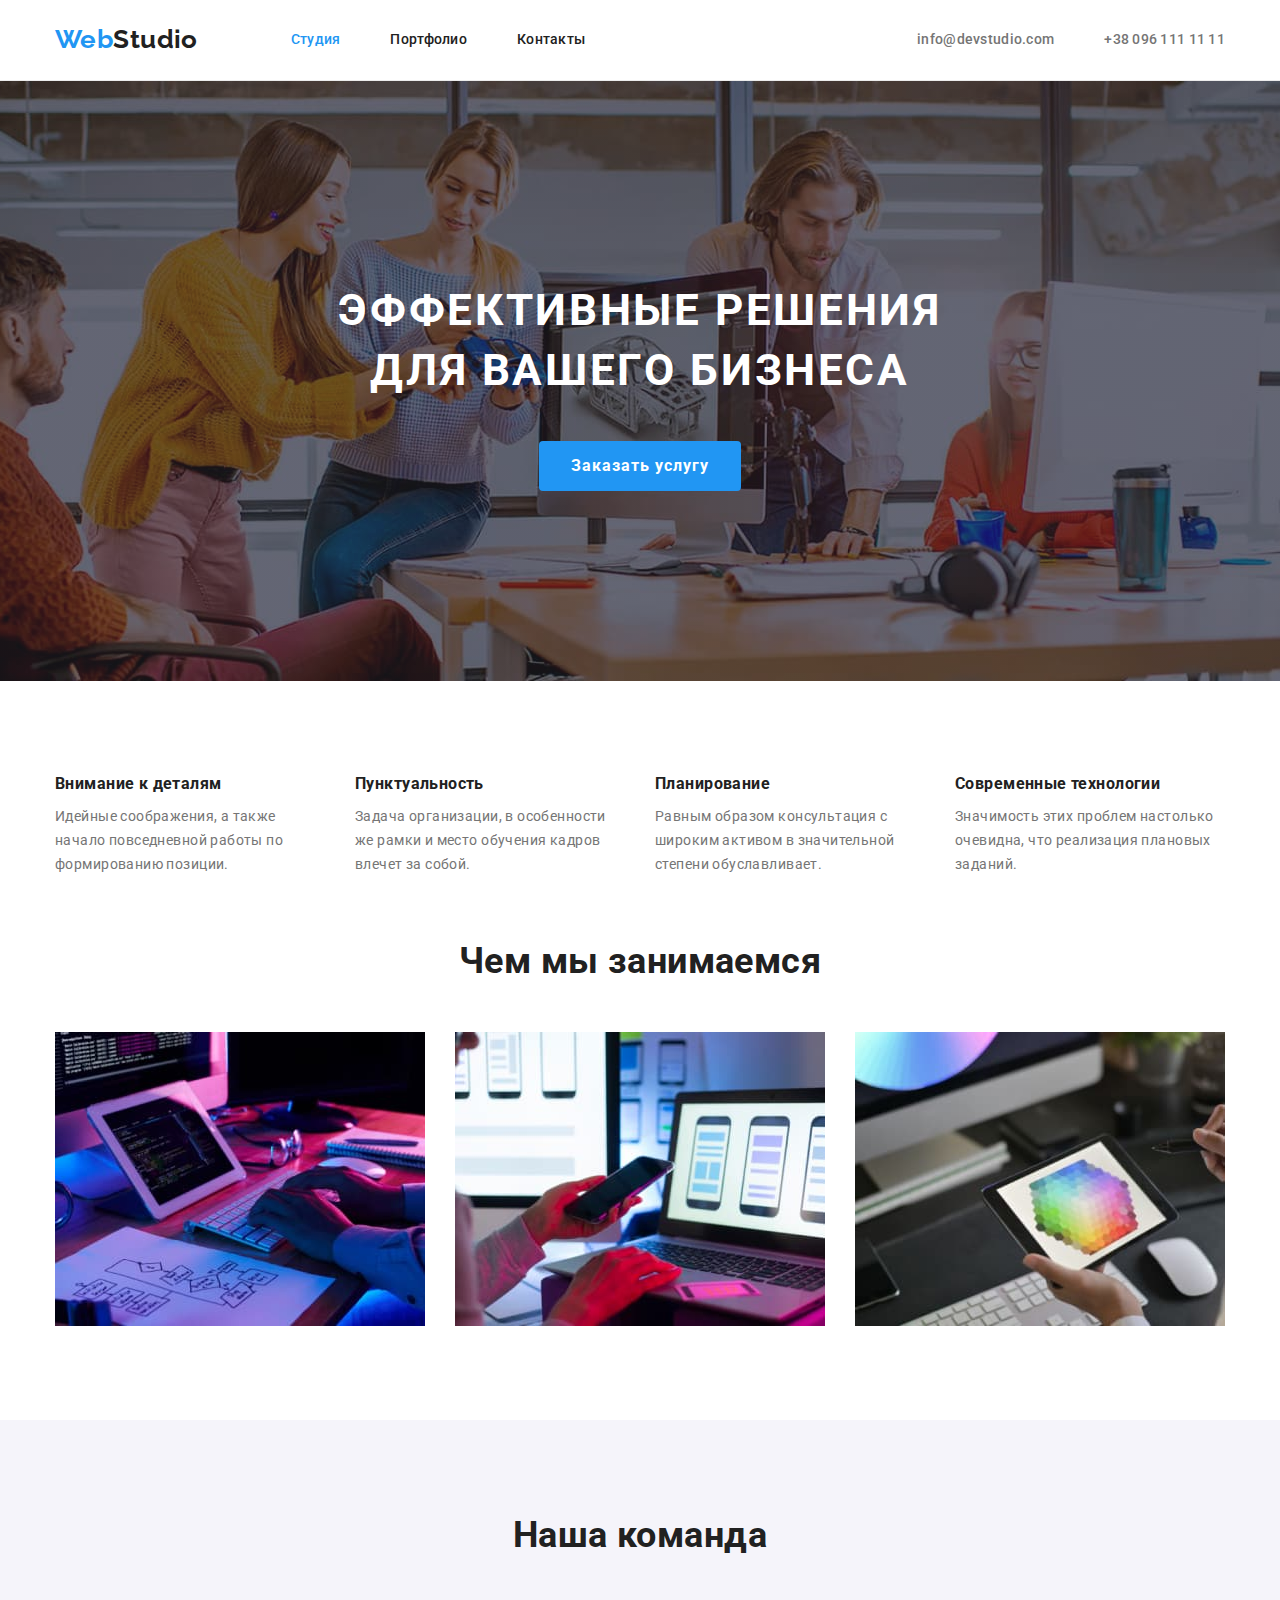
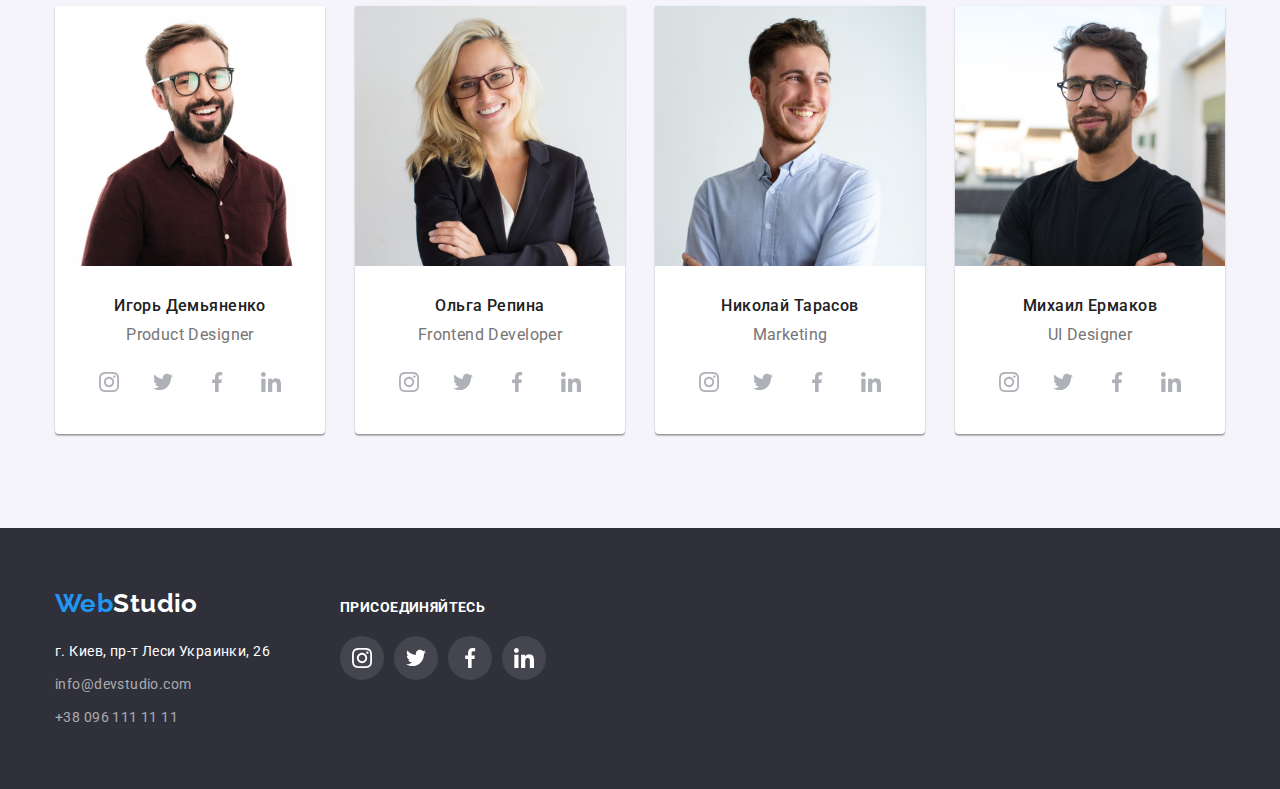
==== commit 4202ac75: "footer" ====
--- a/index.html
+++ b/index.html
@@ -276,16 +276,58 @@
         </section>
     </main>
     <footer>
-        <div class="container">
-            <a class="footer-logo" href=""><span class="logo-first">Web</span>Studio</a>
-            <address class="adress">
-                <ul class="list adress-list">
-                    <li class="adress-item"><a class="link adress-first" href="https://goo.gl/maps/XBKridfbBL4Rad3X6" target=_blank rel="noopener noreferrer">г. Киев, пр-т Леси Украинки,
-                        26</a></li>
-                    <li class="adress-item"><a class="link adress-mail" href="mailto:info@devstudio.com">info@devstudio.com</a></li>
-                    <li class="adress-item"><a class="link adress-tel" href="tel:+380961111111">+38 096 111 11 11</a></li>
-                </ul>
-            </address>
+        <div class="container container-footer ">
+            <div class="container-adress">
+                <a class="footer-logo" href=""><span class="logo-first">Web</span>Studio</a>
+                <address class="adress">
+                    <ul class="list adress-list">
+                        <li class="adress-item"><a class="link adress-first" href="https://goo.gl/maps/XBKridfbBL4Rad3X6" target=_blank rel="noopener noreferrer">г. Киев, пр-т Леси Украинки,
+                            26</a></li>
+                        <li class="adress-item"><a class="link adress-mail" href="mailto:info@devstudio.com">info@devstudio.com</a></li>
+                        <li class="adress-item"><a class="link adress-tel" href="tel:+380961111111">+38 096 111 11 11</a></li>
+                    </ul>
+                </address>
+            </div>
+            <!-- Соцсети -->
+            <div class="container-social-link">
+                <section class="footer-section-social-link">
+                    <h3 class="footer-social-link-title">Присоединяйтесь</h3>
+                    <ul class="footer-social-list">
+                        <li class="list footer-social-item">
+                            <a href="" class="footer-social-link">
+                                <svg class="footer-social-icon" width="20" height="20">
+                                    <use href="./images/icons.svg#icon-instagram">
+                                    </use>
+                                </svg>
+                            </a>
+                        </li>
+                        <li class="list footer-social-item">
+                            <a href="" class="footer-social-link">
+                                <svg class="footer-social-icon" width="20" height="20">
+                                    <use href="./images/icons.svg#icon-twitter">
+                                    </use>
+                                </svg>
+                            </a>
+                        </li>
+                        <li class="list footer-social-item">
+                            <a href="" class="footer-social-link">
+                                <svg class="footer-social-icon" width="20" height="20">
+                                    <use href="./images/icons.svg#icon-facebook">
+                                    </use>
+                                </svg>
+                            </a>
+                        </li>
+                        <li class="list footer-social-item">
+                            <a href="" class="footer-social-link">
+                                <svg class="footer-social-icon" width="20" height="20">
+                                    <use href="./images/icons.svg#icon-linkedin">
+                                    </use>
+                                </svg>
+                            </a>
+                        </li>
+                    </ul>
+                </section>
+            </div>
         </div>    
     </footer>
 </body>
--- a/css/styles.css
+++ b/css/styles.css
@@ -287,13 +287,13 @@
 .team-social-item + .team-social-item {
   margin-left: 10px;
 }
+.team-social-link:hover .team-social-icon,
+.team-social-link:focus .team-social-icon {
+  fill: var(--second-title-text-color);
+}
 .team-social-link:hover,
 .team-social-link:focus {
   background-color: var(--accent-color);
-}
-.team-social-icon:hover,
-.team-social-icon:focus {
-  fill: var(--second-title-text-color);
 }
 .team-social-link {
   width: 44px;
@@ -356,6 +356,46 @@
 .adress-tel:hover {
   color: rgba(255, 255, 255, 1);
 }
+.container-footer {
+  display: flex;
+}
+.container-social-link {
+  margin-left: 70px;
+}
+.footer-social-link-title {
+  font-family: Roboto;
+  font-style: normal;
+  font-weight: 700;
+  font-size: 14px;
+  line-height: 1.14;
+  letter-spacing: 0.03em;
+  text-transform: uppercase;
+  color: var(--second-title-text-color);
+  padding-top: 12px;
+  margin-bottom: 20px;
+}
+.footer-social-list {
+  display: flex;
+}
+.footer-social-item + .footer-social-item {
+  margin-left: 10px;
+}
+.footer-social-link:hover,
+.footer-social-link:focus {
+  background-color: var(--accent-color);
+}
+.footer-social-link {
+  width: 44px;
+  height: 44px;
+  display: flex;
+  justify-content: center;
+  align-items: center;
+  border-radius: 50%;
+  background-color: rgba(255, 255, 255, 0.1);
+}
+.footer-social-icon {
+  fill: var(--second-title-text-color);
+}
 
 /* PORTFOLIO */
 /* ----------FILTER---------- */
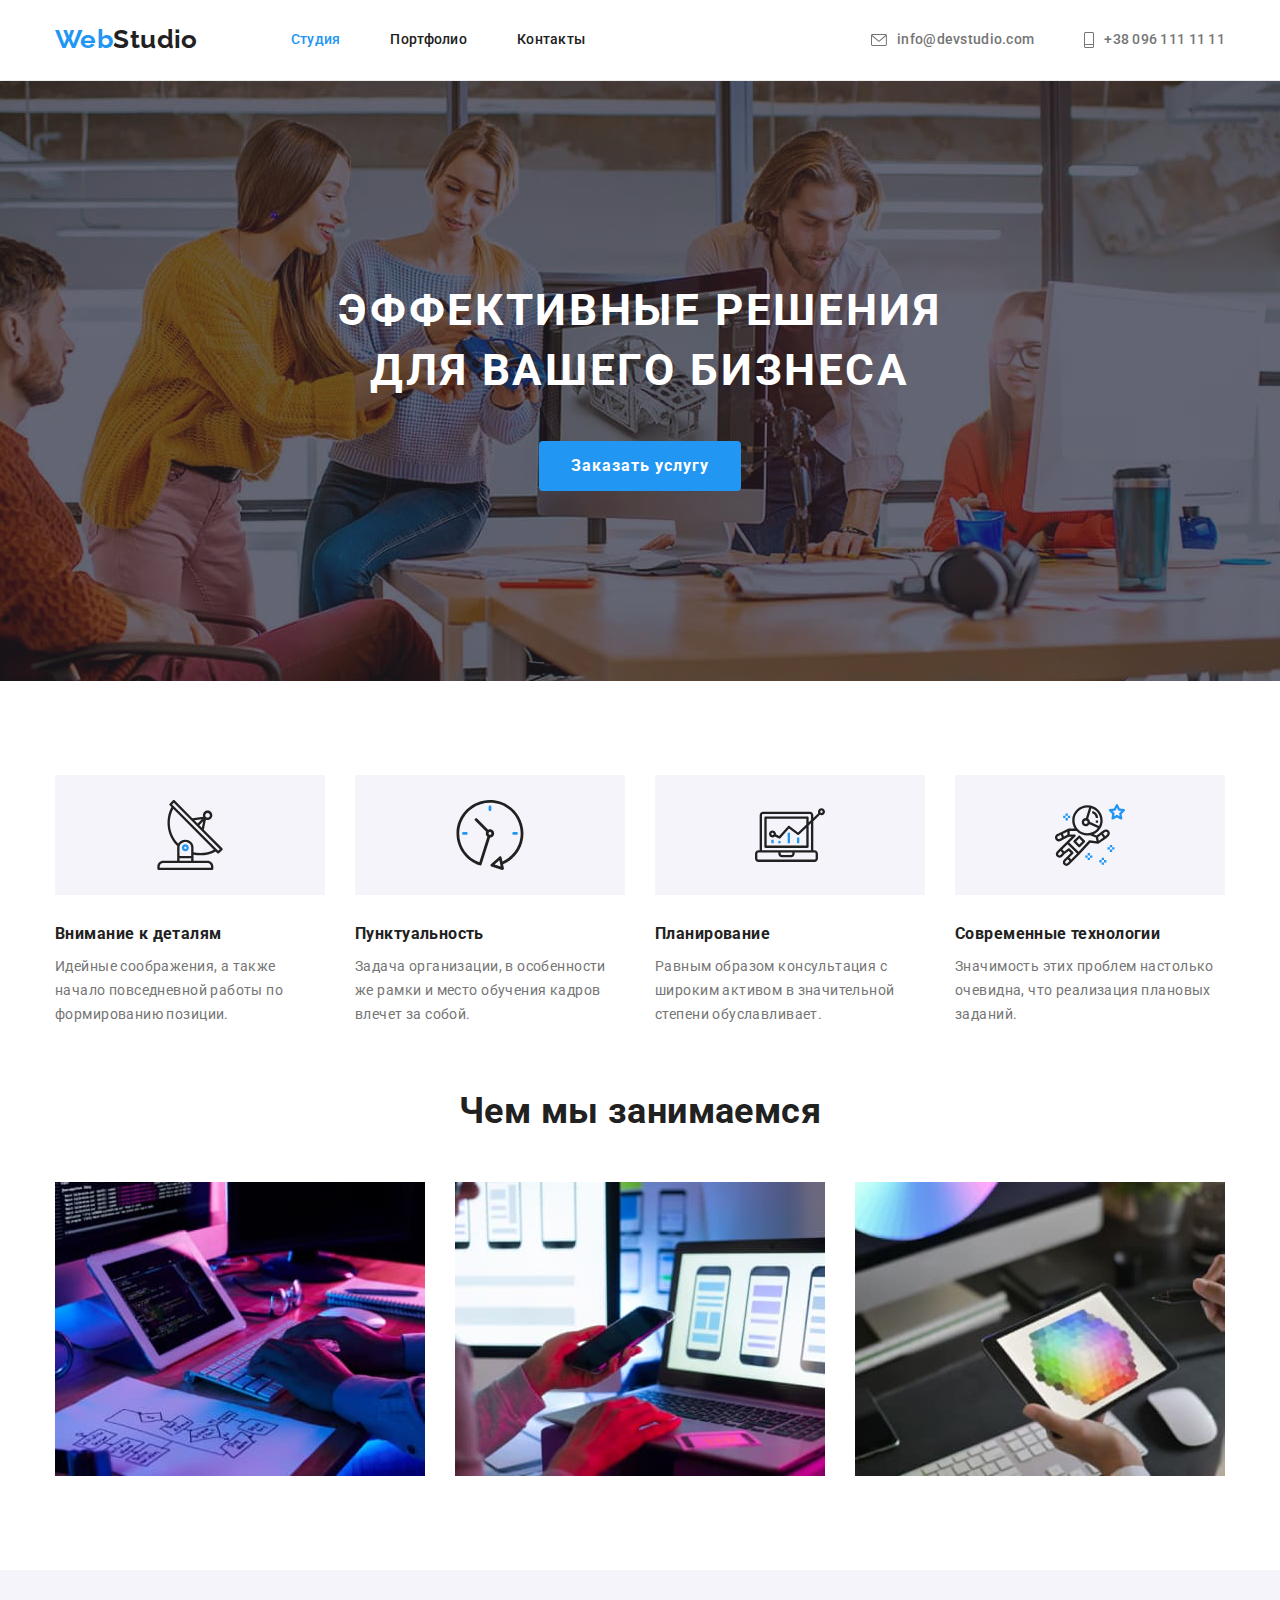
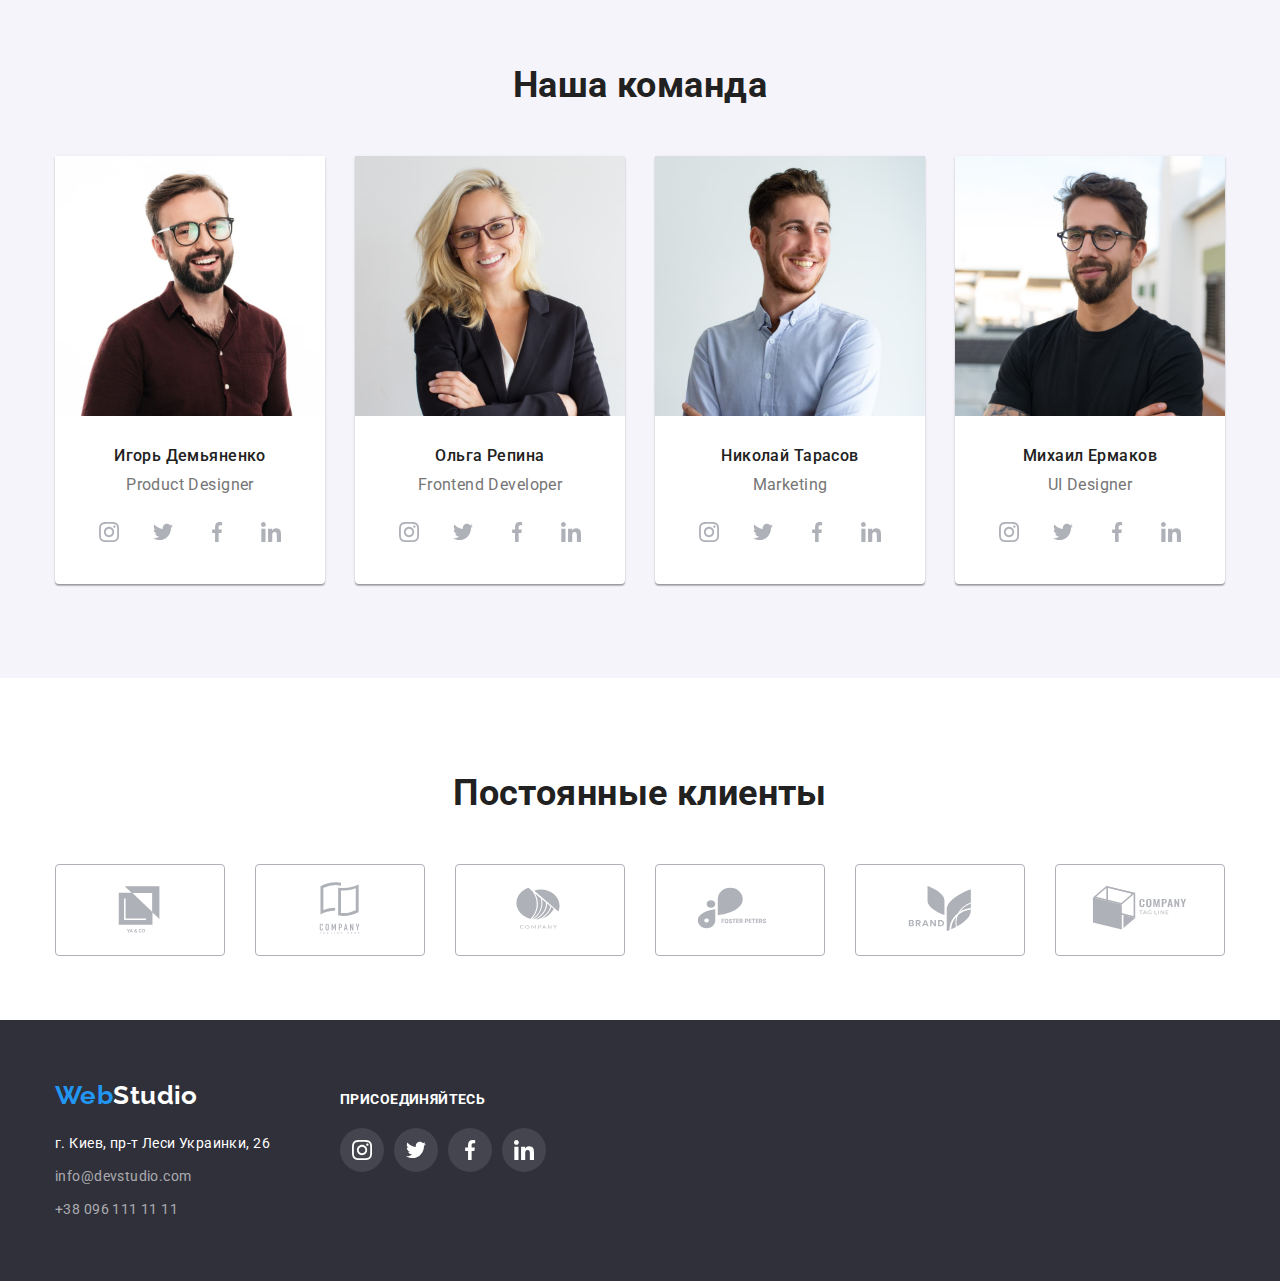
==== commit ccb9e92d: "completed" ====
--- a/index.html
+++ b/index.html
@@ -26,8 +26,18 @@
                 </ul>
             </nav>
             <ul class="list contact-list">
-                <li><a class="link header-mail" href="mailto:info@devstudio.com">info@devstudio.com</a></li>
-                <li><a class="link header-tel" href="tel:+380961111111">+38 096 111 11 11</a></li>
+                <li><a class="link header-mail" href="mailto:info@devstudio.com">
+                    <svg class="header-contact-icon" width="16" height="12">
+                        <use href="./images/icons.svg#icon-mail">
+                        </use>
+                    </svg>    
+                    info@devstudio.com</a></li>
+                <li><a class="link header-tel" href="tel:+380961111111">
+                    <svg class="header-contact-icon" width="10" height="16">
+                        <use href="./images/icons.svg#icon-tel">
+                        </use>
+                    </svg>
+                    +38 096 111 11 11</a></li>
             </ul>
         </div>
     </header>
@@ -45,18 +55,42 @@
                 <h2 class="methods-pre-title visually-hidden">Наши методы</h2>
                 <ul class="list methods-list"> 
                     <li class="methods-item">
+                        <div class="method-item-container">
+                            <svg class="method-item-icon" width="70" height="70">
+                                <use href="./images/icons.svg#icon-antenna">
+                                </use>
+                            </svg>
+                        </div>
                         <h3 class="methods-title">Внимание к деталям</h3>
                         <p class="methods-after-title">Идейные соображения, а также начало повседневной работы по формированию позиции.</p>
                     </li>
                     <li class="methods-item">
+                        <div class="method-item-container">
+                            <svg class="method-item-icon" width="70" height="70">
+                                <use href="./images/icons.svg#icon-clock">
+                                </use>
+                            </svg>
+                        </div>
                         <h3 class="methods-title">Пунктуальность</h3>
                         <p class="methods-after-title">Задача организации, в особенности же рамки и место обучения кадров влечет за собой.</p>
                     </li>
                     <li class="methods-item">
+                        <div class="method-item-container">
+                            <svg class="method-item-icon" width="70" height="70">
+                                <use href="./images/icons.svg#icon-diagram">
+                                </use>
+                            </svg>
+                        </div>
                         <h3 class="methods-title">Планирование</h3>
                         <p class="methods-after-title">Равным образом консультация с широким активом в значительной степени обуславливает.</p>
                     </li>
                     <li class="methods-item">
+                        <div class="method-item-container">
+                            <svg class="method-item-icon" width="70" height="70">
+                                <use href="./images/icons.svg#icon-astronaut">
+                                </use>
+                            </svg>
+                        </div>
                         <h3 class="methods-title">Современные технологии</h3>
                         <p class="methods-after-title">Значимость этих проблем настолько очевидна, что реализация плановых заданий.</p>
                     </li>
@@ -273,6 +307,62 @@
                     </li>
                 </ul>
             </div>  
+        </section>
+        <!--Постоянные клиенты-->
+        <section class="clients">
+            <div class="container">
+                <h2 class="clients-pre-title">Постоянные клиенты</h2>
+                <ul class="list clients-list">
+                    <li class="list clients-item">
+                        <a href="" class="clients-link">
+                            <svg class="team-social-icon" width="106" height="60">
+                                <use href="./images/icons.svg#icon-logo-1">
+                                </use>
+                            </svg>
+                        </a>
+                    </li>
+                    <li class="list clients-item">
+                        <a href="" class="clients-link">
+                            <svg class="team-social-icon" width="106" height="60">
+                                <use href="./images/icons.svg#icon-logo-2">
+                                </use>
+                            </svg>
+                        </a>
+                    </li>
+                    <li class="list clients-item">
+                        <a href="" class="clients-link">
+                            <svg class="team-social-icon" width="106" height="60">
+                                <use href="./images/icons.svg#icon-logo-3">
+                                </use>
+                            </svg>
+                        </a>
+                    </li>
+                    <li class="list clients-item">
+                        <a href="" class="clients-link">
+                            <svg class="team-social-icon" width="106" height="60">
+                                <use href="./images/icons.svg#icon-logo-4">
+                                </use>
+                            </svg>
+                        </a>
+                    </li>
+                    <li class="list clients-item">
+                        <a href="" class="clients-link">
+                            <svg class="team-social-icon" width="106" height="60">
+                                <use href="./images/icons.svg#icon-logo-5">
+                                </use>
+                            </svg>
+                        </a>
+                    </li>
+                    <li class="list clients-item">
+                        <a href="" class="clients-link">
+                            <svg class="team-social-icon" width="106" height="60">
+                                <use href="./images/icons.svg#icon-logo-6">
+                                </use>
+                            </svg>
+                        </a>
+                    </li>
+                </ul>
+            </div>
         </section>
     </main>
     <footer>
--- a/css/styles.css
+++ b/css/styles.css
@@ -69,6 +69,26 @@
 .header-tel:hover,
 .header-tel:focus {
   color: var(--accent-color);
+}
+.header-tel:hover .header-contact-icon,
+.header-tel:focus .header-contact-icon {
+  fill: var(--accent-color);
+}
+.header-mail:hover .header-contact-icon,
+.header-mail:focus .header-contact-icon {
+  fill: var(--accent-color);
+}
+
+.header-tel,
+.header-mail {
+  display: flex;
+  justify-content: center;
+  align-items: center;
+}
+
+.header-contact-icon {
+  fill: var(--title-text-color);
+  margin-right: 10px;
 }
 .header {
   background-color: var(--second-title-text-color);
@@ -215,6 +235,16 @@
   text-align: left;
   color: var(--title-text-color);
 }
+.method-item-container {
+  min-width: 270px;
+  min-height: 120px;
+  display: flex;
+  justify-content: center;
+  align-items: center;
+  background-color: var(--third-background-color);
+  margin-bottom: 30px;
+}
+
 /* ----------ABOUT---------- */
 .about {
   padding-top: 0px;
@@ -307,6 +337,48 @@
   fill: #afb1b8;
 }
 
+/* ----------CLIENTS---------- */
+.clients {
+}
+.clients-pre-title {
+  font-weight: 700;
+  font-size: 36px;
+  line-height: 1.17;
+  text-align: center;
+  padding-top: 94px;
+  padding-bottom: 50px;
+}
+.clients-list {
+  display: flex;
+  flex-wrap: wrap;
+  margin-left: -30px;
+  margin-bottom: -30px;
+}
+.clients-item {
+  flex-basis: calc(100% / 6 - 30px);
+  margin-left: 30px;
+  background-color: var(--second-title-text-color);
+  border: 1px solid #afb1b8;
+  box-sizing: border-box;
+  border-radius: 4px;
+  margin-bottom: 94px;
+  display: flex;
+  justify-content: center;
+  align-items: center;
+  min-width: 170px;
+  min-height: 92px;
+}
+.team-social-icon {
+  fill: #afb1b8;
+}
+.clients-item:hover,
+.clients-item:focus {
+  border-color: var(--accent-color);
+}
+.clients-item:hover .team-social-icon,
+.clients-item:focus .team-social-icon {
+  fill: var(--accent-color);
+}
 /* ----------FOOTER---------- */
 footer {
   background-color: var(--second-background-color);
